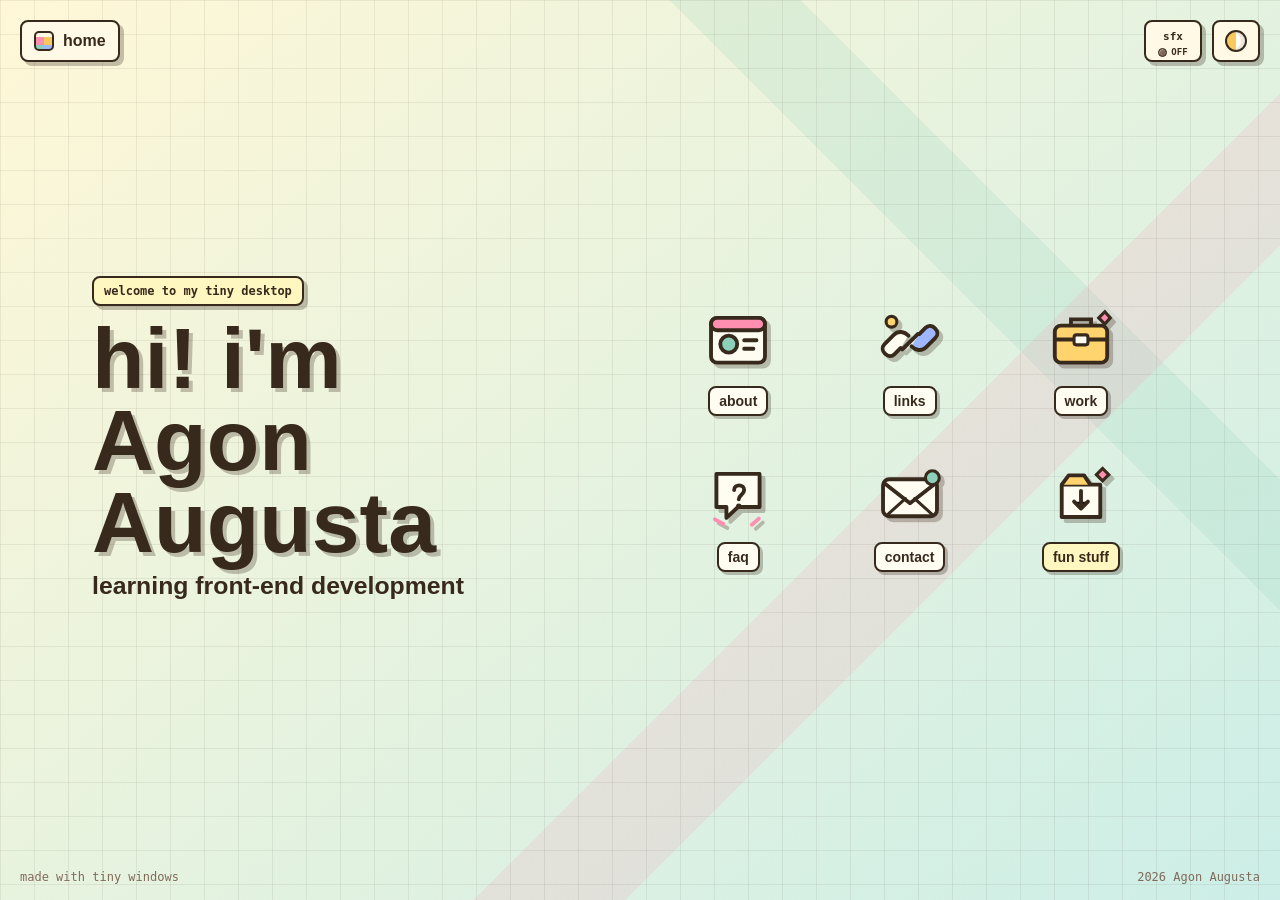
==== index.html @ 60306d35 "Initial portfolio site" ====
<!doctype html>
<html lang="en">
  <head>
    <meta charset="utf-8">
    <meta name="viewport" content="width=device-width, initial-scale=1">
    <meta name="description" content="Agon Augusta's playful desktop-style frontend portfolio with light and dark mode.">
    <title>Agon Augusta's Portfolio Desktop</title>
    <link rel="stylesheet" href="styles.css">
  </head>
  <body>
    <main class="desktop" id="desktop">
      <div class="grain" aria-hidden="true"></div>
      <header class="topbar" aria-label="Desktop controls">
        <a class="brand-chip" href="#home" aria-label="Go home">
          <span class="brand-mark" aria-hidden="true"></span>
          <span>home</span>
        </a>

        <div class="topbar-actions">
          <button class="control-btn" id="soundToggle" type="button" aria-pressed="false" aria-label="Sound effects off">
            <span class="sunken-icon" aria-hidden="true">sfx</span>
            <span class="sfx-status" aria-hidden="true">off</span>
          </button>
          <button class="control-btn" id="themeToggle" type="button" aria-pressed="false">
            <span class="theme-glyph" aria-hidden="true"></span>
            <span class="sr-only">Toggle light and dark mode</span>
          </button>
        </div>
      </header>

      <section class="home-panel" id="home" aria-labelledby="intro-title">
        <div class="home-copy">
          <p class="kicker">welcome to my tiny desktop</p>
          <h1 id="intro-title">hi! i&apos;m Agon Augusta</h1>
          <p class="subtitle">learning front-end development</p>
        </div>

        <div class="desktop-icons" aria-label="Portfolio folders">
          <button class="desktop-icon" type="button" data-window="about">
            <img src="assets/icon-about.svg" alt="">
            <span>about</span>
          </button>
          <button class="desktop-icon" type="button" data-window="links">
            <img src="assets/icon-links.svg" alt="">
            <span>links</span>
          </button>
          <button class="desktop-icon" type="button" data-window="work">
            <img src="assets/icon-work.svg" alt="">
            <span>work</span>
          </button>
          <button class="desktop-icon" type="button" data-window="faq">
            <img src="assets/icon-faq.svg" alt="">
            <span>faq</span>
          </button>
          <button class="desktop-icon" type="button" data-window="contact">
            <img src="assets/icon-contact.svg" alt="">
            <span>contact</span>
          </button>
          <button class="desktop-icon accent-icon" type="button" data-window="downloads">
            <img src="assets/icon-downloads.svg" alt="">
            <span>fun stuff</span>
          </button>
        </div>
      </section>

      <section class="window" id="window-about" data-window-panel="about" style="--x: 6vw; --y: 25vh; --w: 420px;" aria-labelledby="about-title">
        <div class="window-titlebar">
          <span class="window-title" id="about-title">about</span>
          <button class="window-close" type="button" data-close="about" aria-label="Close about window">x</button>
        </div>
        <div class="window-body">
          <div class="profile-card">
            <img class="avatar" src="assets/avatar.svg" alt="Illustrated avatar placeholder">
            <div>
              <h2>Agon Augusta</h2>
              <p class="muted">Learning front-end development</p>
            </div>
          </div>
          <hr>
          <p>
            Coffee, cigarettes, and a browser tab full of experiments. I am learning
            front-end development by building small projects with HTML, CSS, JavaScript,
            media pipeline ideas, and Electron.
          </p>
          <ul class="soft-list">
            <li>building responsive web pages</li>
            <li>learning real-time media pipeline work</li>
            <li>exploring Electron apps</li>
            <li>making JavaScript projects that feel personal</li>
          </ul>
          <div class="mini-section">
            <h3>currently</h3>
            <p>Learning, shipping, breaking things, and getting better one project at a time.</p>
          </div>
        </div>
      </section>

      <section class="window" id="window-links" data-window-panel="links" style="--x: 55vw; --y: 20vh; --w: 350px;" aria-labelledby="links-title">
        <div class="window-titlebar">
          <span class="window-title" id="links-title">links</span>
          <button class="window-close" type="button" data-close="links" aria-label="Close links window">x</button>
        </div>
        <div class="window-body">
          <div class="link-grid">
            <a href="https://github.com/yuki-pookie18" target="_blank" rel="noreferrer">github</a>
            <a href="https://www.instagram.com/agon_augusta/" target="_blank" rel="noreferrer">instagram</a>
            <a href="mailto:itsdevasishh@gmail.com">email</a>
          </div>
          <p class="tiny-note">Socials and contact links you shared.</p>
        </div>
      </section>

      <section class="window wide-window" id="window-work" data-window-panel="work" style="--x: 34vw; --y: 34vh; --w: 560px;" aria-labelledby="work-title">
        <div class="window-titlebar">
          <span class="window-title" id="work-title">work</span>
          <button class="window-close" type="button" data-close="work" aria-label="Close work window">x</button>
        </div>
        <div class="window-body">
          <p class="notice">Learning frontend through small, real projects built with HTML, CSS, JavaScript, media pipeline experiments, and Electron curiosity.</p>

          <div class="tag-row" aria-label="Skills">
            <span>HTML</span>
            <span>CSS</span>
            <span>JavaScript</span>
            <span>Media Pipeline</span>
            <span>Electron</span>
          </div>

          <hr>

          <h3>featured projects</h3>
          <article class="project">
            <img src="assets/project-pushup.svg" alt="Pushup Counter project preview">
            <div>
              <h4>Pushup Counter</h4>
              <p>Real-time push-up counter built with JavaScript and media pipeline work.</p>
              <a href="https://github.com/yuki-pookie18/Pushup-Counter" target="_blank" rel="noreferrer" aria-label="View Pushup Counter on GitHub">view on github</a>
            </div>
          </article>
          <article class="project">
            <img src="assets/project-finance.svg" alt="Finance Tracker project preview">
            <div>
              <h4>Finance Tracker</h4>
              <p>A place to track financial habits. A new update is coming for login support.</p>
              <a href="https://github.com/yuki-pookie18/Finance-Tracker" target="_blank" rel="noreferrer" aria-label="View Finance Tracker on GitHub">view on github</a>
            </div>
          </article>
          <article class="project">
            <img src="assets/project-loveletter.svg" alt="LoveLetter project preview">
            <div>
              <h4>LoveLetter</h4>
              <p>A Valentine&apos;s Day love letter where no is not an option &gt;3.</p>
              <a href="http://github.com/yuki-pookie18/LoveLetter" target="_blank" rel="noreferrer" aria-label="View LoveLetter on GitHub">view on github</a>
            </div>
          </article>
          <article class="project">
            <img src="assets/project-login.svg" alt="Login page multi-user support project preview">
            <div>
              <h4>Login Page Multi-User Support</h4>
              <p>A login page made for multiple users using local storage.</p>
              <a href="https://github.com/yuki-pookie18/Login-page-multiUser-support-" target="_blank" rel="noreferrer" aria-label="View Login Page Multi-User Support on GitHub">view on github</a>
            </div>
          </article>
        </div>
      </section>

      <section class="window" id="window-faq" data-window-panel="faq" style="--x: 12vw; --y: 55vh; --w: 360px;" aria-labelledby="faq-title">
        <div class="window-titlebar">
          <span class="window-title" id="faq-title">faq</span>
          <button class="window-close" type="button" data-close="faq" aria-label="Close faq window">x</button>
        </div>
        <div class="window-body">
          <details open>
            <summary>What is your relationship status?</summary>
            <p>Proudly single.</p>
          </details>
          <details>
            <summary>What is your age?</summary>
            <p>19.</p>
          </details>
          <details>
            <summary>What are you doing right now?</summary>
            <p>Applying for colleges, ughh.</p>
          </details>
          <details>
            <summary>Where do you currently live?</summary>
            <p>Shillong.</p>
          </details>
          <details>
            <summary>How long have you been coding?</summary>
            <p>8 months.</p>
          </details>
        </div>
      </section>

      <section class="window" id="window-contact" data-window-panel="contact" style="--x: 62vw; --y: 50vh; --w: 390px;" aria-labelledby="contact-title">
        <div class="window-titlebar">
          <span class="window-title" id="contact-title">contact</span>
          <button class="window-close" type="button" data-close="contact" aria-label="Close contact window">x</button>
        </div>
        <div class="window-body contact-body">
          <img src="assets/mail.svg" alt="Envelope illustration">
          <h2 id="mail-heading">yay, mail!</h2>
          <p>The easiest way to reach me is by email.</p>
          <a class="mail-button" href="mailto:itsdevasishh@gmail.com">send me an email</a>
        </div>
      </section>

      <section class="window downloads-window" id="window-downloads" data-window-panel="downloads" style="--x: 47vw; --y: 62vh; --w: 430px;" aria-labelledby="downloads-title">
        <div class="window-titlebar">
          <span class="window-title" id="downloads-title">fun stuff</span>
          <button class="window-close" type="button" data-close="downloads" aria-label="Close fun stuff window">x</button>
        </div>
        <div class="window-body">
          <p>A tiny status board for what I am learning and building next.</p>
          <div class="download-list">
            <a href="https://github.com/yuki-pookie18" target="_blank" rel="noreferrer">
              <span class="file-icon">git</span>
              <span>
                <strong>GitHub Lab</strong>
                <small>all public experiments</small>
              </span>
            </a>
            <a href="https://github.com/yuki-pookie18/Finance-Tracker" target="_blank" rel="noreferrer">
              <span class="file-icon">new</span>
              <span>
                <strong>Next Update</strong>
                <small>Finance Tracker login support</small>
              </span>
            </a>
            <a href="mailto:itsdevasishh@gmail.com">
              <span class="file-icon">@</span>
              <span>
                <strong>Email</strong>
                <small>itsdevasishh@gmail.com</small>
              </span>
            </a>
          </div>
        </div>
      </section>

      <footer class="footer-note">
        <span>made with tiny windows</span>
        <span>2026 Agon Augusta</span>
      </footer>
    </main>

    <script src="script.js"></script>
  </body>
</html>
---- styles.css ----
:root {
  color-scheme: light;
  --bg: #fff7d7;
  --bg-2: #cceee7;
  --panel: #fffdf2;
  --panel-strong: #fff7bf;
  --ink: #38291d;
  --muted: #806b5b;
  --line: #38291d;
  --shadow: rgba(56, 41, 29, 0.28);
  --accent: #ff8fb1;
  --accent-2: #8ccfba;
  --accent-3: #f8c95f;
  --accent-4: #9fb7ff;
  --button: #fff9e5;
  --button-hover: #ffe7f0;
  --desktop-grid: rgba(56, 41, 29, 0.08);
  --soft-fill: rgba(255, 247, 191, 0.72);
  --soft-line: rgba(56, 41, 29, 0.55);
  --radius: 8px;
  --font: "Trebuchet MS", "Arial Rounded MT Bold", Arial, sans-serif;
  --mono: "Lucida Console", Monaco, monospace;
}

:root[data-theme="dark"] {
  color-scheme: dark;
  --bg: #171926;
  --bg-2: #253a4c;
  --panel: #24283a;
  --panel-strong: #363b56;
  --ink: #f9eecf;
  --muted: #cabf9e;
  --line: #f9eecf;
  --shadow: rgba(0, 0, 0, 0.42);
  --accent: #ff8fb1;
  --accent-2: #7fd6c5;
  --accent-3: #ffd36e;
  --accent-4: #9fb7ff;
  --button: #30364d;
  --button-hover: #473a59;
  --desktop-grid: rgba(249, 238, 207, 0.08);
  --soft-fill: rgba(54, 59, 86, 0.72);
  --soft-line: rgba(249, 238, 207, 0.55);
}

* {
  box-sizing: border-box;
}

html {
  min-width: 320px;
  background: var(--bg);
}

body {
  margin: 0;
  min-height: 100vh;
  color: var(--ink);
  font-family: var(--font);
  letter-spacing: 0;
  overflow-x: hidden;
}

body.dragging {
  user-select: none;
  cursor: grabbing;
}

button,
a {
  font: inherit;
}

a {
  color: inherit;
  text-decoration-thickness: 2px;
  text-underline-offset: 3px;
}

img {
  display: block;
  max-width: 100%;
}

.sr-only {
  position: absolute;
  width: 1px;
  height: 1px;
  padding: 0;
  margin: -1px;
  overflow: hidden;
  clip: rect(0, 0, 0, 0);
  white-space: nowrap;
  border: 0;
}

.desktop {
  position: relative;
  min-height: 100vh;
  padding: 20px;
  overflow: hidden;
  background:
    linear-gradient(90deg, var(--desktop-grid) 1px, transparent 1px) 0 0 / 34px 34px,
    linear-gradient(var(--desktop-grid) 1px, transparent 1px) 0 0 / 34px 34px,
    linear-gradient(135deg, transparent 0 63%, rgba(255, 143, 177, 0.16) 63% 70%, transparent 70%),
    linear-gradient(45deg, transparent 0 72%, rgba(140, 207, 186, 0.18) 72% 78%, transparent 78%),
    linear-gradient(140deg, var(--bg), var(--bg-2));
}

.grain {
  position: fixed;
  inset: 0;
  pointer-events: none;
  opacity: 0.22;
  background-image:
    linear-gradient(45deg, rgba(255,255,255,0.22) 25%, transparent 25%),
    linear-gradient(-45deg, rgba(0,0,0,0.05) 25%, transparent 25%);
  background-size: 6px 6px;
  mix-blend-mode: soft-light;
}

.topbar {
  position: relative;
  z-index: 20;
  display: flex;
  justify-content: space-between;
  gap: 12px;
  align-items: center;
}

.brand-chip,
.control-btn {
  border: 2px solid var(--line);
  border-radius: var(--radius);
  background: var(--button);
  color: var(--ink);
  box-shadow: 4px 4px 0 var(--shadow);
}

.brand-chip {
  display: inline-flex;
  align-items: center;
  gap: 9px;
  padding: 9px 12px;
  text-decoration: none;
  font-weight: 800;
}

.brand-mark {
  width: 20px;
  height: 20px;
  border: 2px solid var(--line);
  border-radius: 5px;
  background:
    linear-gradient(90deg, var(--accent) 50%, var(--accent-3) 50%) left / 100% 50% no-repeat,
    linear-gradient(90deg, var(--accent-2) 50%, var(--accent-4) 50%) left bottom / 100% 50% no-repeat;
}

.topbar-actions {
  display: flex;
  gap: 10px;
}

.control-btn {
  position: relative;
  display: grid;
  place-items: center;
  width: 48px;
  height: 42px;
  cursor: pointer;
}

.control-btn:hover,
.brand-chip:hover,
.desktop-icon:hover,
.mail-button:hover,
.link-grid a:hover,
.download-list a:hover {
  background: var(--button-hover);
  transform: translate(-1px, -1px);
  box-shadow: 5px 5px 0 var(--shadow);
}

.control-btn:focus-visible,
.brand-chip:focus-visible,
.desktop-icon:focus-visible,
.window-close:focus-visible,
.mail-button:focus-visible,
.link-grid a:focus-visible,
.download-list a:focus-visible {
  outline: 3px solid var(--accent-4);
  outline-offset: 3px;
}

.sunken-icon {
  font-family: var(--mono);
  font-size: 11px;
  font-weight: 800;
}

#soundToggle {
  width: 58px;
  grid-template-rows: 1fr auto;
  gap: 1px;
  padding: 4px 6px 3px;
}

.sfx-status {
  display: inline-flex;
  align-items: center;
  gap: 4px;
  font-family: var(--mono);
  font-size: 9px;
  font-weight: 800;
  line-height: 1;
  text-transform: uppercase;
}

.sfx-status::before {
  content: "";
  width: 7px;
  height: 7px;
  border: 1px solid var(--line);
  border-radius: 50%;
  background: var(--muted);
  box-shadow: inset 1px 1px 0 rgba(255, 255, 255, 0.32);
}

#soundToggle.is-active {
  background: var(--panel-strong);
}

#soundToggle.is-active .sfx-status::before {
  background: var(--accent-2);
  box-shadow:
    0 0 0 2px rgba(127, 214, 197, 0.22),
    inset 1px 1px 0 rgba(255, 255, 255, 0.38);
}

.theme-glyph {
  width: 22px;
  height: 22px;
  border: 2px solid var(--line);
  border-radius: 50%;
  background: linear-gradient(90deg, var(--accent-3) 50%, var(--panel) 50%);
  box-shadow: inset -4px 0 0 rgba(0, 0, 0, 0.08);
}

.home-panel {
  position: relative;
  z-index: 2;
  display: grid;
  grid-template-columns: minmax(260px, 480px) minmax(260px, 520px);
  gap: 7vw;
  align-items: center;
  width: min(1120px, 100%);
  min-height: calc(100vh - 96px);
  margin: 0 auto;
  padding: 28px 0 80px;
}

.home-copy {
  padding: 12px;
}

.kicker {
  display: inline-flex;
  margin: 0 0 12px;
  padding: 6px 10px;
  border: 2px solid var(--line);
  border-radius: var(--radius);
  background: var(--panel-strong);
  box-shadow: 4px 4px 0 var(--shadow);
  font-family: var(--mono);
  font-size: 12px;
  font-weight: 700;
  text-transform: lowercase;
}

h1,
h2,
h3,
h4,
p {
  margin-top: 0;
}

h1 {
  max-width: 12ch;
  margin-bottom: 8px;
  font-size: 5.375rem;
  line-height: 0.95;
  letter-spacing: 0;
  text-wrap: balance;
  overflow-wrap: break-word;
  text-shadow: 4px 4px 0 var(--shadow);
}

.subtitle {
  max-width: 38ch;
  margin: 0;
  font-size: 1.55rem;
  font-weight: 800;
}

.desktop-icons {
  display: grid;
  grid-template-columns: repeat(3, minmax(92px, 1fr));
  gap: 20px 18px;
  justify-items: center;
  align-content: center;
  padding: 12px;
}

.desktop-icon {
  display: grid;
  justify-items: center;
  gap: 8px;
  width: 118px;
  min-height: 128px;
  padding: 10px 8px;
  border: 2px solid transparent;
  border-radius: var(--radius);
  background: transparent;
  color: var(--ink);
  cursor: pointer;
  text-align: center;
}

.desktop-icon img {
  width: 74px;
  height: 74px;
  image-rendering: auto;
  filter: drop-shadow(4px 4px 0 var(--shadow));
  transition: transform 180ms ease;
}

.desktop-icon:hover img {
  transform: translateY(-4px) rotate(-2deg);
}

.desktop-icon span {
  padding: 5px 9px;
  border: 2px solid var(--line);
  border-radius: var(--radius);
  background: var(--panel);
  box-shadow: 3px 3px 0 var(--shadow);
  font-size: 14px;
  font-weight: 800;
}

.accent-icon span {
  background: var(--panel-strong);
}

.window {
  position: absolute;
  left: min(var(--x), calc(100vw - var(--w) - 20px));
  top: var(--y);
  z-index: 10;
  display: none;
  width: min(var(--w), calc(100vw - 40px));
  border: 2px solid var(--line);
  border-radius: var(--radius);
  background: var(--panel);
  box-shadow: 8px 8px 0 var(--shadow);
  overflow: hidden;
}

.window.is-open {
  display: block;
  animation: popIn 180ms ease both;
}

.window-titlebar {
  display: flex;
  align-items: center;
  justify-content: space-between;
  gap: 12px;
  min-height: 42px;
  padding: 7px 9px 7px 13px;
  border-bottom: 2px solid var(--line);
  background:
    repeating-linear-gradient(90deg, transparent 0 9px, rgba(56, 41, 29, 0.08) 9px 11px),
    var(--panel-strong);
  cursor: grab;
  touch-action: none;
}

:root[data-theme="dark"] .window-titlebar {
  background:
    repeating-linear-gradient(90deg, transparent 0 9px, rgba(249, 238, 207, 0.08) 9px 11px),
    var(--panel-strong);
}

.window-titlebar:active {
  cursor: grabbing;
}

.window-title {
  font-family: var(--mono);
  font-size: 13px;
  font-weight: 800;
  text-transform: lowercase;
}

.window-close {
  display: grid;
  place-items: center;
  width: 28px;
  height: 26px;
  border: 2px solid var(--line);
  border-radius: 6px;
  background: var(--accent);
  color: var(--ink);
  box-shadow: 2px 2px 0 var(--shadow);
  cursor: pointer;
  font-family: var(--mono);
  font-weight: 800;
  line-height: 1;
}

.window-body {
  max-height: min(62vh, 560px);
  overflow: auto;
  padding: 18px;
  line-height: 1.55;
  scrollbar-width: thin;
  scrollbar-color: var(--accent) transparent;
}

.window-body h2 {
  margin-bottom: 2px;
  font-size: 26px;
}

.window-body h3 {
  margin: 16px 0 8px;
  font-size: 15px;
  font-family: var(--mono);
  text-transform: uppercase;
}

.window-body h4 {
  margin-bottom: 5px;
  font-size: 18px;
}

.window-body p {
  margin-bottom: 12px;
}

.muted,
.tiny-note,
.download-list small {
  color: var(--muted);
}

hr {
  height: 2px;
  margin: 16px 0;
  border: 0;
  background: repeating-linear-gradient(90deg, var(--line) 0 9px, transparent 9px 15px);
}

.profile-card {
  display: grid;
  grid-template-columns: 88px 1fr;
  gap: 14px;
  align-items: center;
}

.avatar {
  width: 88px;
  height: 88px;
  border: 2px solid var(--line);
  border-radius: var(--radius);
  background: var(--accent-2);
  box-shadow: 4px 4px 0 var(--shadow);
  object-fit: cover;
  object-position: center;
  filter: sepia(0.16) saturate(0.9) contrast(0.96) brightness(1.03);
}

.soft-list {
  margin: 0 0 14px;
  padding-left: 22px;
}

.soft-list li::marker {
  content: "* ";
  font-weight: 800;
}

.mini-section {
  padding: 12px;
  border: 2px dashed var(--line);
  border-radius: var(--radius);
  background: var(--soft-fill);
}

.mini-section h3,
.mini-section p {
  margin-bottom: 0;
}

.link-grid {
  display: grid;
  grid-template-columns: repeat(2, minmax(0, 1fr));
  gap: 10px;
}

.link-grid.single-link {
  grid-template-columns: 1fr;
}

.link-grid a,
.mail-button,
.download-list a,
.project a {
  border: 2px solid var(--line);
  border-radius: var(--radius);
  background: var(--button);
  color: var(--ink);
  box-shadow: 3px 3px 0 var(--shadow);
  font-weight: 800;
  text-decoration: none;
}

.link-grid a {
  padding: 12px;
  text-align: center;
}

.tiny-note {
  margin: 14px 0 0;
  font-size: 13px;
}

.notice {
  padding: 12px;
  border: 2px solid var(--line);
  border-radius: var(--radius);
  background: var(--panel-strong);
  box-shadow: 3px 3px 0 var(--shadow);
  font-weight: 800;
}

.tag-row {
  display: flex;
  flex-wrap: wrap;
  gap: 8px;
}

.tag-row span {
  padding: 6px 9px;
  border: 2px solid var(--line);
  border-radius: 999px;
  background: var(--button);
  font-family: var(--mono);
  font-size: 12px;
  font-weight: 800;
}

.project {
  display: grid;
  grid-template-columns: 150px 1fr;
  gap: 14px;
  align-items: start;
  padding: 12px 0;
}

.project + .project {
  border-top: 2px dashed var(--soft-line);
}

.project img {
  width: 150px;
  aspect-ratio: 4 / 3;
  border: 2px solid var(--line);
  border-radius: var(--radius);
  background: var(--panel-strong);
  box-shadow: 4px 4px 0 var(--shadow);
}

.project a {
  display: inline-flex;
  margin-top: 4px;
  padding: 7px 10px;
  font-size: 14px;
}

details {
  padding: 10px 0;
  border-bottom: 2px dashed var(--soft-line);
}

details:last-child {
  border-bottom: 0;
}

summary {
  cursor: pointer;
  font-weight: 800;
}

summary::marker {
  color: var(--accent);
}

.contact-body {
  text-align: center;
}

.contact-body img {
  width: 150px;
  margin: 0 auto 12px;
  filter: drop-shadow(4px 4px 0 var(--shadow));
}

.mail-button {
  display: inline-flex;
  justify-content: center;
  min-width: 180px;
  margin-top: 6px;
  padding: 10px 14px;
}

.download-list {
  display: grid;
  gap: 10px;
}

.download-list a {
  display: grid;
  grid-template-columns: 54px 1fr;
  gap: 12px;
  align-items: center;
  padding: 10px;
}

.file-icon {
  display: grid;
  place-items: center;
  width: 54px;
  height: 48px;
  border: 2px solid var(--line);
  border-radius: 6px;
  background: var(--accent-4);
  font-family: var(--mono);
  font-size: 11px;
  font-weight: 800;
}

.download-list strong,
.download-list small {
  display: block;
}

.footer-note {
  position: fixed;
  left: 20px;
  right: 20px;
  bottom: 16px;
  z-index: 1;
  display: flex;
  justify-content: space-between;
  gap: 10px;
  color: var(--muted);
  font-family: var(--mono);
  font-size: 12px;
  pointer-events: none;
}

@keyframes popIn {
  from {
    transform: translateY(8px) scale(0.98);
  }
  to {
    transform: translateY(0) scale(1);
  }
}

@media (max-width: 900px) {
  .desktop {
    min-height: auto;
    overflow: visible;
    padding: 16px;
  }

  .home-panel {
    grid-template-columns: 1fr;
    min-height: auto;
    padding: 44px 0 24px;
    gap: 26px;
  }

  .desktop-icons {
    grid-template-columns: repeat(3, minmax(88px, 1fr));
    gap: 14px 8px;
  }

  .desktop-icon {
    width: 96px;
    min-height: 116px;
    padding-inline: 4px;
  }

  .desktop-icon img {
    width: 66px;
    height: 66px;
  }

  .desktop-icon span {
    max-width: 92px;
    overflow-wrap: anywhere;
    font-size: 13px;
  }

  .window,
  .window.is-open {
    position: relative;
    left: auto !important;
    top: auto !important;
    display: block;
    width: 100%;
    margin: 16px 0;
    transform: none !important;
  }

  .window:not(.is-open) {
    display: none;
  }

  .window-body {
    max-height: none;
  }

  .footer-note {
    position: relative;
    left: auto;
    right: auto;
    bottom: auto;
    margin-top: 20px;
  }

  h1 {
    font-size: 4rem;
  }

  .subtitle {
    font-size: 1.3rem;
  }
}

@media (max-width: 620px) {
  .topbar {
    flex-direction: column;
    align-items: flex-start;
  }

  .topbar-actions {
    position: static;
    gap: 8px;
  }

  .control-btn {
    width: 42px;
  }

  #soundToggle {
    width: 54px;
  }

  h1 {
    font-size: 2.2rem;
    max-width: 100%;
  }

  .subtitle {
    font-size: 1.12rem;
  }

  .home-copy {
    padding-inline: 0;
  }

  .desktop-icons {
    grid-template-columns: repeat(2, minmax(120px, 1fr));
  }

  .desktop-icon {
    width: 112px;
  }

  .profile-card,
  .project {
    grid-template-columns: 1fr;
  }

  .project img {
    width: 100%;
  }

  .link-grid {
    grid-template-columns: 1fr;
  }

  .footer-note {
    flex-direction: column;
  }
}

@media (prefers-reduced-motion: reduce) {
  *,
  *::before,
  *::after {
    animation-duration: 0.01ms !important;
    animation-iteration-count: 1 !important;
    scroll-behavior: auto !important;
    transition-duration: 0.01ms !important;
  }
}
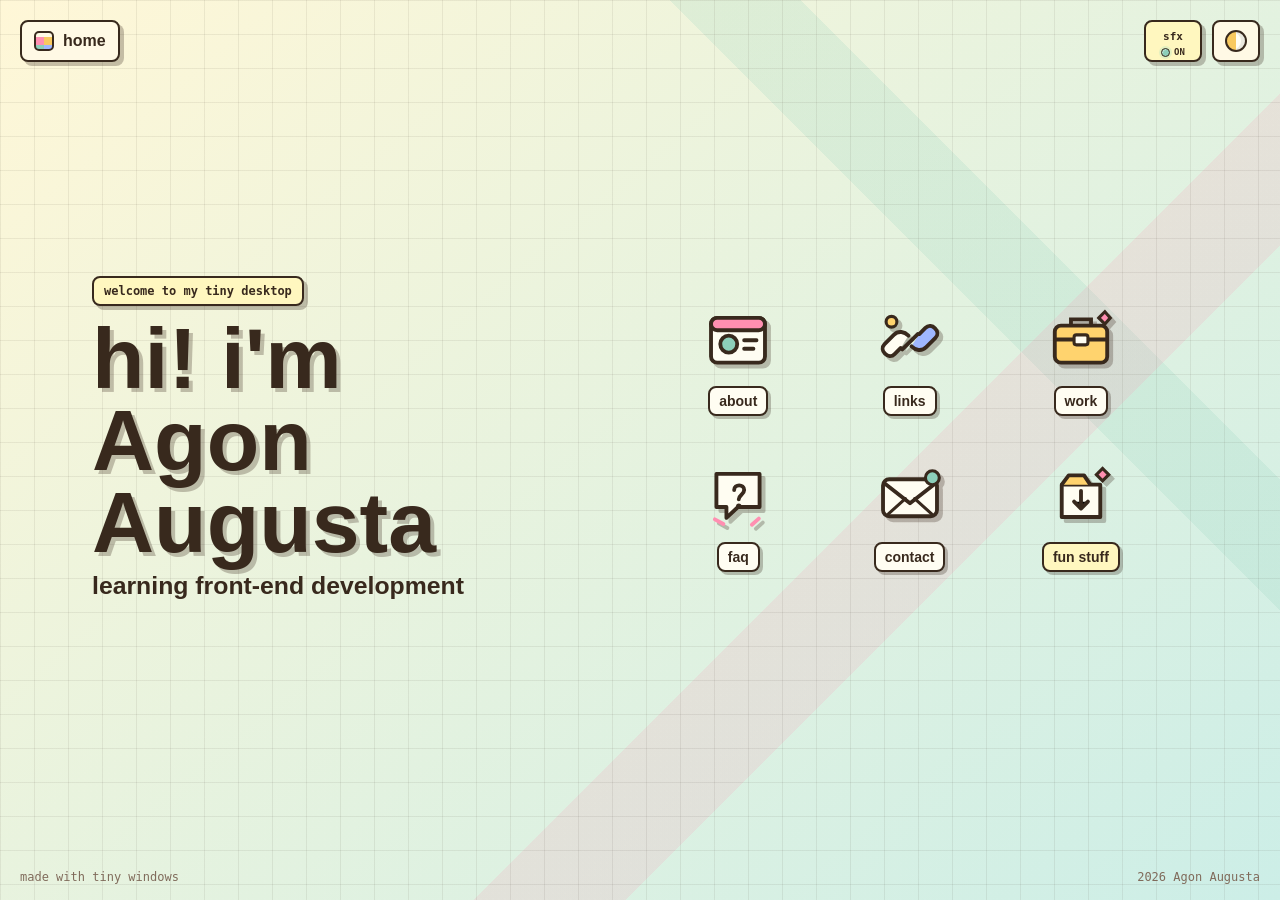
==== commit e1acfde8: "Enable sound effects by default" ====
--- a/index.html
+++ b/index.html
@@ -17,9 +17,9 @@
         </a>
 
         <div class="topbar-actions">
-          <button class="control-btn" id="soundToggle" type="button" aria-pressed="false" aria-label="Sound effects off">
+          <button class="control-btn is-active" id="soundToggle" type="button" aria-pressed="true" aria-label="Sound effects on">
             <span class="sunken-icon" aria-hidden="true">sfx</span>
-            <span class="sfx-status" aria-hidden="true">off</span>
+            <span class="sfx-status" aria-hidden="true">on</span>
           </button>
           <button class="control-btn" id="themeToggle" type="button" aria-pressed="false">
             <span class="theme-glyph" aria-hidden="true"></span>
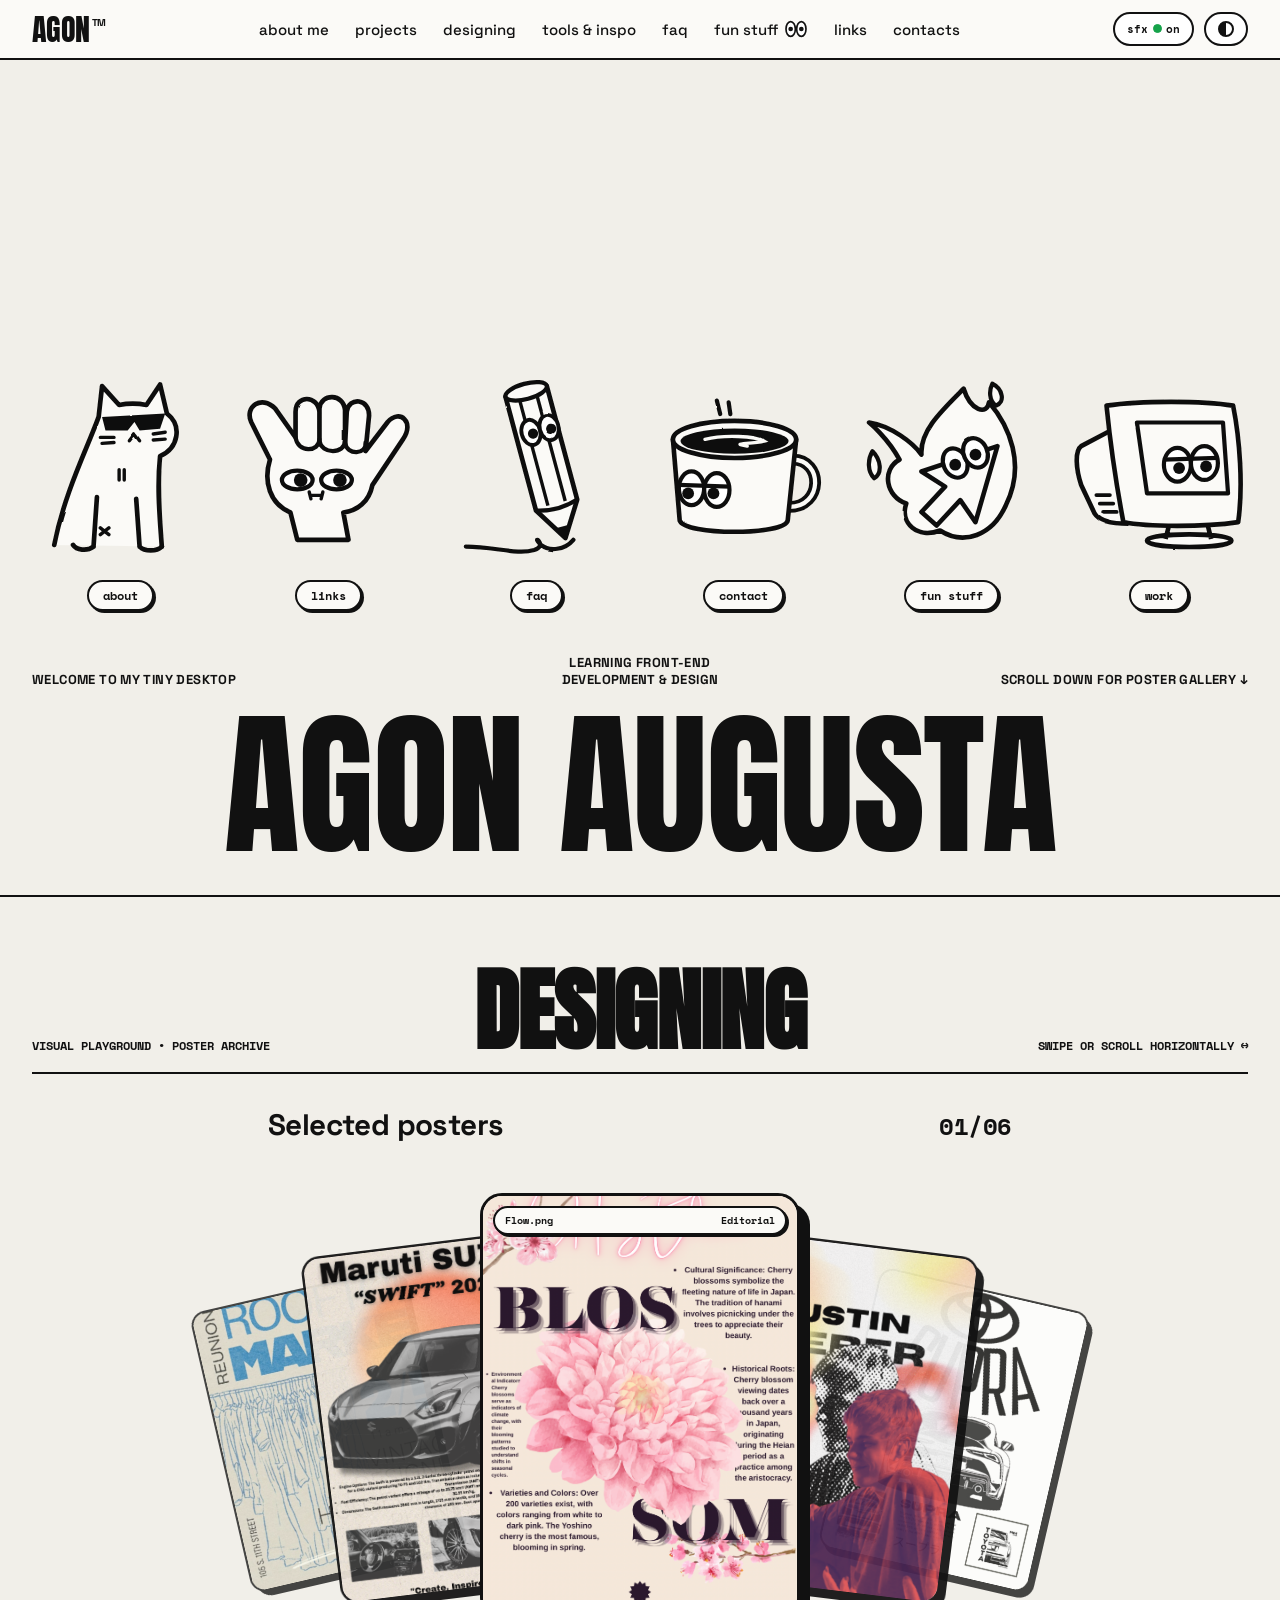
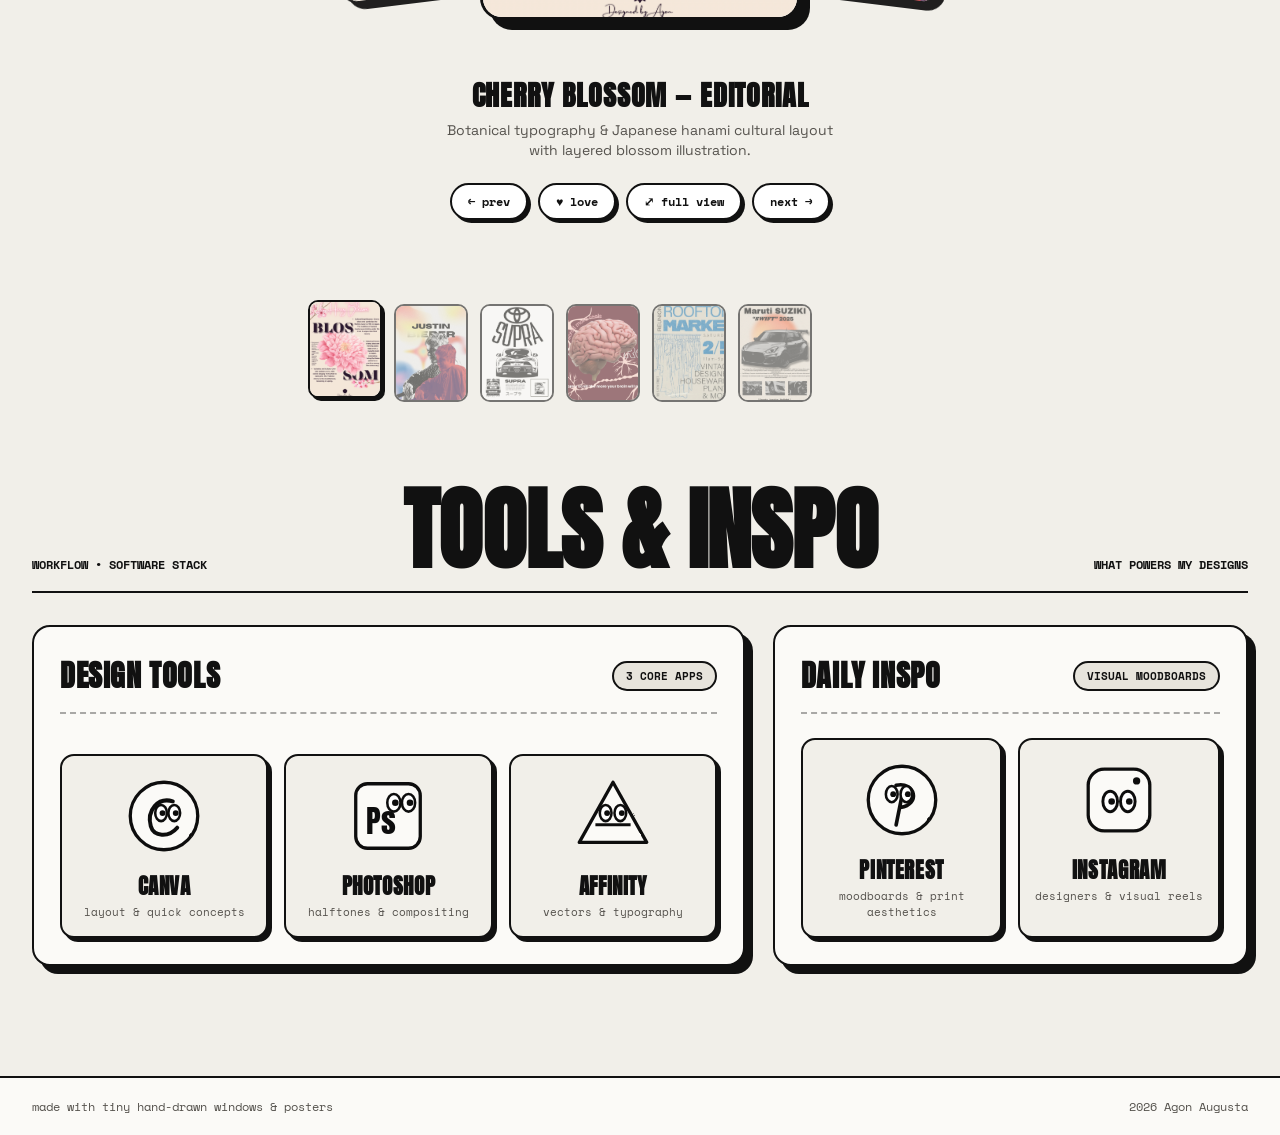
==== commit 10b5820b: "Add files via upload" ====
--- a/index.html
+++ b/index.html
@@ -1,250 +1,2538 @@
-<!doctype html>
-<html lang="en">
-  <head>
-    <meta charset="utf-8">
-    <meta name="viewport" content="width=device-width, initial-scale=1">
-    <meta name="description" content="Agon Augusta's playful desktop-style frontend portfolio with light and dark mode.">
-    <title>Agon Augusta's Portfolio Desktop</title>
-    <link rel="stylesheet" href="styles.css">
-  </head>
-  <body>
-    <main class="desktop" id="desktop">
-      <div class="grain" aria-hidden="true"></div>
-      <header class="topbar" aria-label="Desktop controls">
-        <a class="brand-chip" href="#home" aria-label="Go home">
-          <span class="brand-mark" aria-hidden="true"></span>
-          <span>home</span>
-        </a>
-
-        <div class="topbar-actions">
-          <button class="control-btn is-active" id="soundToggle" type="button" aria-pressed="true" aria-label="Sound effects on">
-            <span class="sunken-icon" aria-hidden="true">sfx</span>
-            <span class="sfx-status" aria-hidden="true">on</span>
-          </button>
-          <button class="control-btn" id="themeToggle" type="button" aria-pressed="false">
-            <span class="theme-glyph" aria-hidden="true"></span>
-            <span class="sr-only">Toggle light and dark mode</span>
-          </button>
-        </div>
-      </header>
-
-      <section class="home-panel" id="home" aria-labelledby="intro-title">
-        <div class="home-copy">
-          <p class="kicker">welcome to my tiny desktop</p>
-          <h1 id="intro-title">hi! i&apos;m Agon Augusta</h1>
-          <p class="subtitle">learning front-end development</p>
-        </div>
-
-        <div class="desktop-icons" aria-label="Portfolio folders">
-          <button class="desktop-icon" type="button" data-window="about">
-            <img src="assets/icon-about.svg" alt="">
-            <span>about</span>
-          </button>
-          <button class="desktop-icon" type="button" data-window="links">
-            <img src="assets/icon-links.svg" alt="">
-            <span>links</span>
-          </button>
-          <button class="desktop-icon" type="button" data-window="work">
-            <img src="assets/icon-work.svg" alt="">
-            <span>work</span>
-          </button>
-          <button class="desktop-icon" type="button" data-window="faq">
-            <img src="assets/icon-faq.svg" alt="">
-            <span>faq</span>
-          </button>
-          <button class="desktop-icon" type="button" data-window="contact">
-            <img src="assets/icon-contact.svg" alt="">
-            <span>contact</span>
-          </button>
-          <button class="desktop-icon accent-icon" type="button" data-window="downloads">
-            <img src="assets/icon-downloads.svg" alt="">
-            <span>fun stuff</span>
-          </button>
-        </div>
-      </section>
-
-      <section class="window" id="window-about" data-window-panel="about" style="--x: 6vw; --y: 25vh; --w: 420px;" aria-labelledby="about-title">
-        <div class="window-titlebar">
-          <span class="window-title" id="about-title">about</span>
-          <button class="window-close" type="button" data-close="about" aria-label="Close about window">x</button>
-        </div>
-        <div class="window-body">
-          <div class="profile-card">
-            <img class="avatar" src="assets/avatar.svg" alt="Illustrated avatar placeholder">
-            <div>
-              <h2>Agon Augusta</h2>
-              <p class="muted">Learning front-end development</p>
-            </div>
-          </div>
-          <hr>
-          <p>
-            Coffee, cigarettes, and a browser tab full of experiments. I am learning
-            front-end development by building small projects with HTML, CSS, JavaScript,
-            media pipeline ideas, and Electron.
-          </p>
-          <ul class="soft-list">
-            <li>building responsive web pages</li>
-            <li>learning real-time media pipeline work</li>
-            <li>exploring Electron apps</li>
-            <li>making JavaScript projects that feel personal</li>
-          </ul>
-          <div class="mini-section">
-            <h3>currently</h3>
-            <p>Learning, shipping, breaking things, and getting better one project at a time.</p>
-          </div>
-        </div>
-      </section>
-
-      <section class="window" id="window-links" data-window-panel="links" style="--x: 55vw; --y: 20vh; --w: 350px;" aria-labelledby="links-title">
-        <div class="window-titlebar">
-          <span class="window-title" id="links-title">links</span>
-          <button class="window-close" type="button" data-close="links" aria-label="Close links window">x</button>
-        </div>
-        <div class="window-body">
-          <div class="link-grid">
-            <a href="https://github.com/yuki-pookie18" target="_blank" rel="noreferrer">github</a>
-            <a href="https://www.instagram.com/agon_augusta/" target="_blank" rel="noreferrer">instagram</a>
-            <a href="mailto:itsdevasishh@gmail.com">email</a>
-          </div>
-          <p class="tiny-note">Socials and contact links you shared.</p>
-        </div>
-      </section>
-
-      <section class="window wide-window" id="window-work" data-window-panel="work" style="--x: 34vw; --y: 34vh; --w: 560px;" aria-labelledby="work-title">
-        <div class="window-titlebar">
-          <span class="window-title" id="work-title">work</span>
-          <button class="window-close" type="button" data-close="work" aria-label="Close work window">x</button>
-        </div>
-        <div class="window-body">
-          <p class="notice">Learning frontend through small, real projects built with HTML, CSS, JavaScript, media pipeline experiments, and Electron curiosity.</p>
-
-          <div class="tag-row" aria-label="Skills">
-            <span>HTML</span>
-            <span>CSS</span>
-            <span>JavaScript</span>
-            <span>Media Pipeline</span>
-            <span>Electron</span>
-          </div>
-
-          <hr>
-
-          <h3>featured projects</h3>
-          <article class="project">
-            <img src="assets/project-pushup.svg" alt="Pushup Counter project preview">
-            <div>
-              <h4>Pushup Counter</h4>
-              <p>Real-time push-up counter built with JavaScript and media pipeline work.</p>
-              <a href="https://github.com/yuki-pookie18/Pushup-Counter" target="_blank" rel="noreferrer" aria-label="View Pushup Counter on GitHub">view on github</a>
-            </div>
-          </article>
-          <article class="project">
-            <img src="assets/project-finance.svg" alt="Finance Tracker project preview">
-            <div>
-              <h4>Finance Tracker</h4>
-              <p>A place to track financial habits. A new update is coming for login support.</p>
-              <a href="https://github.com/yuki-pookie18/Finance-Tracker" target="_blank" rel="noreferrer" aria-label="View Finance Tracker on GitHub">view on github</a>
-            </div>
-          </article>
-          <article class="project">
-            <img src="assets/project-loveletter.svg" alt="LoveLetter project preview">
-            <div>
-              <h4>LoveLetter</h4>
-              <p>A Valentine&apos;s Day love letter where no is not an option &gt;3.</p>
-              <a href="http://github.com/yuki-pookie18/LoveLetter" target="_blank" rel="noreferrer" aria-label="View LoveLetter on GitHub">view on github</a>
-            </div>
-          </article>
-          <article class="project">
-            <img src="assets/project-login.svg" alt="Login page multi-user support project preview">
-            <div>
-              <h4>Login Page Multi-User Support</h4>
-              <p>A login page made for multiple users using local storage.</p>
-              <a href="https://github.com/yuki-pookie18/Login-page-multiUser-support-" target="_blank" rel="noreferrer" aria-label="View Login Page Multi-User Support on GitHub">view on github</a>
-            </div>
-          </article>
-        </div>
-      </section>
-
-      <section class="window" id="window-faq" data-window-panel="faq" style="--x: 12vw; --y: 55vh; --w: 360px;" aria-labelledby="faq-title">
-        <div class="window-titlebar">
-          <span class="window-title" id="faq-title">faq</span>
-          <button class="window-close" type="button" data-close="faq" aria-label="Close faq window">x</button>
-        </div>
-        <div class="window-body">
-          <details open>
-            <summary>What is your relationship status?</summary>
-            <p>Proudly single.</p>
-          </details>
-          <details>
-            <summary>What is your age?</summary>
-            <p>19.</p>
-          </details>
-          <details>
-            <summary>What are you doing right now?</summary>
-            <p>Applying for colleges, ughh.</p>
-          </details>
-          <details>
-            <summary>Where do you currently live?</summary>
-            <p>Shillong.</p>
-          </details>
-          <details>
-            <summary>How long have you been coding?</summary>
-            <p>8 months.</p>
-          </details>
-        </div>
-      </section>
-
-      <section class="window" id="window-contact" data-window-panel="contact" style="--x: 62vw; --y: 50vh; --w: 390px;" aria-labelledby="contact-title">
-        <div class="window-titlebar">
-          <span class="window-title" id="contact-title">contact</span>
-          <button class="window-close" type="button" data-close="contact" aria-label="Close contact window">x</button>
-        </div>
-        <div class="window-body contact-body">
-          <img src="assets/mail.svg" alt="Envelope illustration">
-          <h2 id="mail-heading">yay, mail!</h2>
-          <p>The easiest way to reach me is by email.</p>
-          <a class="mail-button" href="mailto:itsdevasishh@gmail.com">send me an email</a>
-        </div>
-      </section>
-
-      <section class="window downloads-window" id="window-downloads" data-window-panel="downloads" style="--x: 47vw; --y: 62vh; --w: 430px;" aria-labelledby="downloads-title">
-        <div class="window-titlebar">
-          <span class="window-title" id="downloads-title">fun stuff</span>
-          <button class="window-close" type="button" data-close="downloads" aria-label="Close fun stuff window">x</button>
-        </div>
-        <div class="window-body">
-          <p>A tiny status board for what I am learning and building next.</p>
-          <div class="download-list">
-            <a href="https://github.com/yuki-pookie18" target="_blank" rel="noreferrer">
-              <span class="file-icon">git</span>
-              <span>
-                <strong>GitHub Lab</strong>
-                <small>all public experiments</small>
-              </span>
-            </a>
-            <a href="https://github.com/yuki-pookie18/Finance-Tracker" target="_blank" rel="noreferrer">
-              <span class="file-icon">new</span>
-              <span>
-                <strong>Next Update</strong>
-                <small>Finance Tracker login support</small>
-              </span>
-            </a>
-            <a href="mailto:itsdevasishh@gmail.com">
-              <span class="file-icon">@</span>
-              <span>
-                <strong>Email</strong>
-                <small>itsdevasishh@gmail.com</small>
-              </span>
-            </a>
-          </div>
-        </div>
-      </section>
-
-      <footer class="footer-note">
-        <span>made with tiny windows</span>
-        <span>2026 Agon Augusta</span>
-      </footer>
-    </main>
-
-    <script src="script.js"></script>
-  </body>
-</html>
+<!doctype html>
+<html lang="en">
+  <head>
+    <meta charset="utf-8">
+    <meta name="viewport" content="width=device-width, initial-scale=1">
+    <meta name="description" content="Agon Augusta's playful desktop-style frontend & poster design portfolio with light and dark mode.">
+    <title>Agon Augusta's Portfolio Desktop</title>
+    <link rel="preconnect" href="https://fonts.googleapis.com">
+    <link rel="preconnect" href="https://fonts.gstatic.com" crossorigin>
+    <link href="https://fonts.googleapis.com/css2?family=Anton&family=Space+Grotesk:wght@500;700&family=Space+Mono:wght@400;700&display=swap" rel="stylesheet">
+    <style>
+      :root {
+        color-scheme: light;
+        --bg: #f1efe9;
+        --topbar-bg: #fbfaf7;
+        --panel: #fbfaf7;
+        --panel-strong: #e7e4dc;
+        --ink: #111111;
+        --muted: #55524d;
+        --line: #111111;
+        --shadow: #111111;
+        --accent: #111111;
+        --button: #ffffff;
+        --button-hover: #e7e4dc;
+        --soft-fill: rgba(17, 17, 17, 0.04);
+        --soft-line: rgba(17, 17, 17, 0.35);
+        --radius: 10px;
+        --font: "Space Grotesk", "Trebuchet MS", sans-serif;
+        --display: "Anton", Impact, sans-serif;
+        --mono: "Space Mono", "Lucida Console", monospace;
+      }
+
+      :root[data-theme="dark"] {
+        color-scheme: dark;
+        --bg: #141413;
+        --topbar-bg: #1c1c1a;
+        --panel: #1f1f1d;
+        --panel-strong: #2c2c29;
+        --ink: #f1efe9;
+        --muted: #a8a49c;
+        --line: #f1efe9;
+        --shadow: #000000;
+        --accent: #f1efe9;
+        --button: #262624;
+        --button-hover: #383834;
+        --soft-fill: rgba(241, 239, 233, 0.06);
+        --soft-line: rgba(241, 239, 233, 0.35);
+      }
+
+      * {
+        box-sizing: border-box;
+      }
+
+      html {
+        min-width: 320px;
+        background: var(--bg);
+        scroll-behavior: smooth;
+      }
+
+      body {
+        margin: 0;
+        min-height: 100vh;
+        color: var(--ink);
+        font-family: var(--font);
+        letter-spacing: 0;
+        overflow-x: hidden;
+      }
+
+      body.dragging {
+        user-select: none;
+        cursor: grabbing;
+      }
+
+      button,
+      a {
+        font: inherit;
+        touch-action: manipulation;
+      }
+
+      a {
+        color: inherit;
+        text-decoration-thickness: 2px;
+        text-underline-offset: 3px;
+      }
+
+      img,
+      svg {
+        display: block;
+        max-width: 100%;
+      }
+
+      .sr-only {
+        position: absolute;
+        width: 1px;
+        height: 1px;
+        padding: 0;
+        margin: -1px;
+        overflow: hidden;
+        clip: rect(0, 0, 0, 0);
+        white-space: nowrap;
+        border: 0;
+      }
+
+      /* Pickles Team style clean off-white canvas */
+      .desktop {
+        position: relative;
+        min-height: calc(100vh - 63px);
+        display: flex;
+        flex-direction: column;
+        justify-content: space-between;
+        background: var(--bg);
+        border-bottom: 2.5px solid var(--line);
+      }
+
+      /* Sticky Top Navigation Bar (Desktop) */
+      .topbar {
+        position: sticky;
+        top: 0;
+        z-index: 40;
+        display: flex;
+        justify-content: space-between;
+        align-items: center;
+        gap: 16px;
+        padding: 12px 32px;
+        background: var(--topbar-bg);
+        border-bottom: 2px solid var(--line);
+      }
+
+      .brand-chip {
+        display: inline-flex;
+        align-items: flex-start;
+        gap: 2px;
+        text-decoration: none;
+        font-family: var(--display);
+        font-size: 30px;
+        line-height: 0.9;
+        letter-spacing: -0.02em;
+        text-transform: uppercase;
+        color: var(--ink);
+        flex-shrink: 0;
+      }
+
+      .brand-chip sup {
+        font-family: var(--font);
+        font-size: 10px;
+        font-weight: 700;
+        margin-top: 2px;
+      }
+
+      .topbar-nav {
+        display: flex;
+        align-items: center;
+        gap: 22px;
+      }
+
+      .topbar-link {
+        border: 0;
+        background: transparent;
+        color: var(--ink);
+        font-size: 15px;
+        font-weight: 500;
+        cursor: pointer;
+        padding: 4px 2px;
+        display: inline-flex;
+        align-items: center;
+        gap: 6px;
+        text-decoration: none;
+        transition: opacity 150ms ease;
+        flex-shrink: 0;
+      }
+
+      .topbar-link:hover {
+        opacity: 0.6;
+      }
+
+      .nav-eyes {
+        display: inline-flex;
+        gap: 2px;
+        vertical-align: middle;
+      }
+
+      .nav-eyes svg {
+        width: 24px;
+        height: 22px;
+        overflow: visible;
+      }
+
+      .topbar-actions {
+        display: flex;
+        align-items: center;
+        gap: 10px;
+        flex-shrink: 0;
+      }
+
+      .control-btn {
+        position: relative;
+        display: inline-flex;
+        align-items: center;
+        justify-content: center;
+        gap: 5px;
+        height: 34px;
+        padding: 0 12px;
+        border: 2px solid var(--line);
+        border-radius: 999px;
+        background: var(--button);
+        color: var(--ink);
+        cursor: pointer;
+        font-size: 13px;
+        font-weight: 700;
+        transition: transform 140ms ease, background 140ms ease;
+      }
+
+      .control-btn:hover {
+        background: var(--button-hover);
+        transform: translateY(-1px);
+      }
+
+      .sunken-icon,
+      .sfx-status {
+        font-family: var(--mono);
+        font-size: 11px;
+        font-weight: 700;
+        text-transform: lowercase;
+      }
+
+      .sfx-status::before {
+        content: "";
+        display: inline-block;
+        width: 7px;
+        height: 7px;
+        margin-right: 4px;
+        border: 1.5px solid var(--line);
+        border-radius: 50%;
+        background: transparent;
+      }
+
+      #soundToggle.is-active .sfx-status::before {
+        background: #16a34a;
+        border-color: #16a34a;
+      }
+
+      .theme-glyph {
+        width: 16px;
+        height: 16px;
+        border: 2px solid var(--line);
+        border-radius: 50%;
+        background: linear-gradient(90deg, var(--ink) 50%, transparent 50%);
+      }
+
+      /* ==========================================================
+         iOS PILL MOBILE NAVIGATION DOCK (Reference Image #1)
+         ========================================================== */
+      .ios-mobile-pill {
+        display: none;
+      }
+
+      /* Pickles Team Main Stage */
+      .home-panel {
+        position: relative;
+        z-index: 2;
+        flex: 1;
+        display: flex;
+        flex-direction: column;
+        justify-content: space-between;
+        width: 100%;
+        padding: 36px 0 24px;
+      }
+
+      /* Row of 6 Hand-Drawn Line-Art Characters (Desktop Folder Icons) */
+      .desktop-icons {
+        display: grid;
+        grid-template-columns: repeat(6, 1fr);
+        align-items: end;
+        gap: 14px;
+        width: 100%;
+        max-width: 1440px;
+        margin: auto auto 0;
+        padding: 20px 24px 0;
+      }
+
+      .desktop-icon {
+        position: relative;
+        display: flex;
+        flex-direction: column;
+        align-items: center;
+        justify-content: flex-end;
+        padding: 8px 4px;
+        border: 0;
+        background: transparent;
+        color: var(--ink);
+        cursor: pointer;
+        text-align: center;
+        transition: transform 200ms cubic-bezier(0.34, 1.56, 0.64, 1);
+      }
+
+      .desktop-icon svg {
+        width: 100%;
+        max-width: 195px;
+        height: clamp(135px, 16vw, 205px);
+        overflow: visible;
+        filter: url(#handDrawnInk);
+      }
+
+      /* Adapt SVG strokes & fills nicely when dark mode is toggled */
+      :root[data-theme="dark"] .ink-stroke {
+        stroke: #f1efe9;
+      }
+      :root[data-theme="dark"] .ink-fill {
+        fill: #f1efe9;
+      }
+      :root[data-theme="dark"] .paper-fill {
+        fill: #1f1f1d;
+      }
+
+      .desktop-icon:hover {
+        transform: translateY(-8px) rotate(-1.5deg);
+      }
+
+      .desktop-icon span {
+        margin-top: 12px;
+        padding: 5px 14px;
+        border: 2px solid var(--line);
+        border-radius: 999px;
+        background: var(--topbar-bg);
+        box-shadow: 2px 2px 0 var(--shadow);
+        font-family: var(--mono);
+        font-size: 12px;
+        font-weight: 700;
+        text-transform: lowercase;
+        transition: background 140ms ease, transform 140ms ease;
+      }
+
+      .desktop-icon:hover span {
+        background: var(--ink);
+        color: var(--bg);
+        transform: scale(1.05);
+      }
+
+      /* 3-Column Sub-Caption Row right above giant typography */
+      .pickles-caption-row {
+        display: grid;
+        grid-template-columns: 1fr auto 1fr;
+        align-items: end;
+        gap: 16px;
+        width: 100%;
+        max-width: 1480px;
+        margin: 24px auto 0;
+        padding: 12px 32px 14px;
+        font-size: 13px;
+        font-weight: 700;
+        letter-spacing: 0.03em;
+        text-transform: uppercase;
+      }
+
+      .kicker {
+        margin: 0;
+        justify-self: start;
+      }
+
+      .subtitle {
+        margin: 0;
+        text-align: center;
+        line-height: 1.25;
+      }
+
+      .caption-right {
+        margin: 0;
+        justify-self: end;
+        text-align: right;
+      }
+
+      /* Giant Wordmark — Full Height Visible, Never Cut Off */
+      .giant-wordmark-wrap {
+        width: 100%;
+        max-width: 1520px;
+        margin: 0 auto;
+        padding: 6px 20px 10px;
+        user-select: none;
+      }
+
+      h1#intro-title {
+        margin: 0;
+        width: 100%;
+        text-align: center;
+        font-family: var(--display);
+        font-size: clamp(2.6rem, 12.2vw, 15.5rem);
+        font-weight: 400;
+        line-height: 0.98;
+        letter-spacing: -0.01em;
+        text-transform: uppercase;
+        color: var(--ink);
+        white-space: nowrap;
+      }
+
+      /* ==========================================================
+         EXTENDED PAGE: FANNED HORIZONTAL POSTER CAROUSEL (Video Ref)
+         ========================================================== */
+      .design-extension {
+        position: relative;
+        z-index: 2;
+        background: var(--bg);
+        padding: 72px 32px 110px;
+        overflow: hidden;
+      }
+
+      .section-container {
+        max-width: 1320px;
+        margin: 0 auto;
+      }
+
+      /* Section Header in Pickles Aesthetic */
+      .section-header-bar {
+        display: grid;
+        grid-template-columns: 1fr auto 1fr;
+        align-items: end;
+        gap: 16px;
+        padding-bottom: 18px;
+        border-bottom: 2.5px solid var(--line);
+        margin-bottom: 32px;
+      }
+
+      .section-meta-left,
+      .section-meta-right {
+        font-family: var(--mono);
+        font-size: 12px;
+        font-weight: 700;
+        text-transform: uppercase;
+        margin: 0;
+      }
+
+      .section-meta-right {
+        text-align: right;
+      }
+
+      .section-giant-title {
+        margin: 0;
+        font-family: var(--display);
+        font-size: clamp(2.8rem, 7vw, 6.2rem);
+        line-height: 0.95;
+        letter-spacing: -0.01em;
+        text-transform: uppercase;
+        text-align: center;
+      }
+
+      /* Fanned Carousel Header Bar (like "Latest donations 04/24" in reference video) */
+      .carousel-top-row {
+        display: flex;
+        justify-content: space-between;
+        align-items: baseline;
+        max-width: 760px;
+        margin: 0 auto 12px;
+        padding: 0 8px;
+      }
+
+      .carousel-top-title {
+        font-family: var(--font);
+        font-size: clamp(1.35rem, 2.5vw, 1.85rem);
+        font-weight: 700;
+        letter-spacing: -0.02em;
+        margin: 0;
+      }
+
+      .carousel-counter {
+        font-family: var(--mono);
+        font-size: clamp(1.15rem, 2vw, 1.5rem);
+        font-weight: 700;
+        letter-spacing: -0.02em;
+      }
+
+      /* Fanned Stack Stage */
+      .poster-fan-stage {
+        position: relative;
+        width: 100%;
+        max-width: 960px;
+        height: clamp(390px, 54vw, 500px);
+        margin: 10px auto 18px;
+        display: flex;
+        align-items: center;
+        justify-content: center;
+        perspective: 1200px;
+        touch-action: pan-y;
+        user-select: none;
+      }
+
+      .fan-card {
+        position: absolute;
+        width: clamp(230px, 32vw, 320px);
+        aspect-ratio: 3 / 4;
+        border: 3px solid var(--line);
+        border-radius: 22px;
+        background: var(--panel);
+        box-shadow: 8px 8px 0 var(--shadow);
+        overflow: hidden;
+        cursor: pointer;
+        transition:
+          transform 420ms cubic-bezier(0.22, 1, 0.36, 1),
+          opacity 350ms ease,
+          filter 350ms ease,
+          box-shadow 300ms ease;
+        will-change: transform, opacity;
+      }
+
+      .fan-card img,
+      .fan-card svg.poster-fallback {
+        width: 100%;
+        height: 100%;
+        object-fit: cover;
+        pointer-events: none;
+      }
+
+      /* Active center card & flanking fanned cards matching reference video */
+      .fan-card[data-offset="0"] {
+        z-index: 10;
+        transform: translate3d(0, 0, 0) scale(1) rotate(0deg);
+        opacity: 1;
+        box-shadow: 10px 10px 0 var(--shadow);
+      }
+
+      .fan-card[data-offset="-1"] {
+        z-index: 8;
+        transform: translate3d(-62%, 10px, -60px) scale(0.86) rotate(-7deg);
+        opacity: 0.94;
+      }
+
+      .fan-card[data-offset="1"] {
+        z-index: 8;
+        transform: translate3d(62%, 10px, -60px) scale(0.86) rotate(7deg);
+        opacity: 0.94;
+      }
+
+      .fan-card[data-offset="-2"] {
+        z-index: 6;
+        transform: translate3d(-108%, 26px, -120px) scale(0.74) rotate(-13deg);
+        opacity: 0.78;
+      }
+
+      .fan-card[data-offset="2"] {
+        z-index: 6;
+        transform: translate3d(108%, 26px, -120px) scale(0.74) rotate(13deg);
+        opacity: 0.78;
+      }
+
+      .fan-card[data-offset="hidden-left"] {
+        z-index: 2;
+        transform: translate3d(-140%, 40px, -180px) scale(0.6) rotate(-18deg);
+        opacity: 0;
+        pointer-events: none;
+      }
+
+      .fan-card[data-offset="hidden-right"] {
+        z-index: 2;
+        transform: translate3d(140%, 40px, -180px) scale(0.6) rotate(18deg);
+        opacity: 0;
+        pointer-events: none;
+      }
+
+      /* Sketchbook Top Bar inside each card */
+      .fan-card-bar {
+        position: absolute;
+        top: 10px;
+        left: 10px;
+        right: 10px;
+        z-index: 3;
+        display: flex;
+        justify-content: space-between;
+        align-items: center;
+        padding: 5px 10px;
+        border: 2px solid var(--line);
+        border-radius: 999px;
+        background: var(--topbar-bg);
+        box-shadow: 2px 2px 0 var(--shadow);
+        font-family: var(--mono);
+        font-size: 10px;
+        font-weight: 700;
+        opacity: 0;
+        transform: translateY(-6px);
+        transition: opacity 220ms ease, transform 220ms ease;
+      }
+
+      .fan-card[data-offset="0"] .fan-card-bar {
+        opacity: 1;
+        transform: translateY(0);
+      }
+
+      /* Floating Doodle Hearts (like 00:03 in the reference video) */
+      .floating-heart {
+        position: absolute;
+        z-index: 20;
+        width: 44px;
+        height: 44px;
+        pointer-events: none;
+        animation: heartPopFloat 950ms cubic-bezier(0.22, 1, 0.36, 1) forwards;
+      }
+
+      @keyframes heartPopFloat {
+        0% {
+          opacity: 0;
+          transform: scale(0.3) rotate(-12deg) translateY(10px);
+        }
+        35% {
+          opacity: 1;
+          transform: scale(1.18) rotate(8deg) translateY(-10px);
+        }
+        100% {
+          opacity: 0;
+          transform: scale(0.95) rotate(-6deg) translateY(-54px);
+        }
+      }
+
+      /* Dynamic Caption + Controls below the active poster */
+      .carousel-caption-panel {
+        max-width: 540px;
+        margin: 0 auto 22px;
+        text-align: center;
+        padding: 0 12px;
+      }
+
+      .carousel-caption-title {
+        margin: 0 0 4px;
+        font-family: var(--display);
+        font-size: 28px;
+        letter-spacing: 0.03em;
+        text-transform: uppercase;
+      }
+
+      .carousel-caption-sub {
+        margin: 0 auto 14px;
+        font-size: 14px;
+        color: var(--muted);
+        max-width: 44ch;
+        line-height: 1.45;
+      }
+
+      .carousel-controls {
+        display: flex;
+        justify-content: center;
+        align-items: center;
+        gap: 10px;
+        flex-wrap: wrap;
+        margin-bottom: 78px;
+      }
+
+      .carousel-btn {
+        display: inline-flex;
+        align-items: center;
+        justify-content: center;
+        gap: 6px;
+        padding: 8px 16px;
+        border: 2px solid var(--line);
+        border-radius: 999px;
+        background: var(--button);
+        color: var(--ink);
+        box-shadow: 3px 3px 0 var(--shadow);
+        font-family: var(--mono);
+        font-size: 12px;
+        font-weight: 700;
+        cursor: pointer;
+        transition: transform 140ms ease, background 140ms ease;
+      }
+
+      .carousel-btn:hover {
+        background: var(--button-hover);
+        transform: translate(-1px, -1px);
+      }
+
+      .carousel-btn:active {
+        transform: translate(1px, 1px);
+      }
+
+      /* Thumbnail Strip for Quick Horizontal Scroll / Jump */
+      .poster-strip-scroll {
+        display: flex;
+        gap: 12px;
+        overflow-x: auto;
+        padding: 6px 8px 14px;
+        margin: 0 auto 72px;
+        max-width: 680px;
+        scrollbar-width: thin;
+        -webkit-overflow-scrolling: touch;
+      }
+
+      .strip-thumb {
+        flex: 0 0 74px;
+        aspect-ratio: 3 / 4;
+        border: 2px solid var(--line);
+        border-radius: 10px;
+        background: var(--panel);
+        overflow: hidden;
+        cursor: pointer;
+        opacity: 0.55;
+        transition: transform 160ms ease, opacity 160ms ease, box-shadow 160ms ease;
+        padding: 0;
+      }
+
+      .strip-thumb.is-active {
+        opacity: 1;
+        transform: translateY(-4px);
+        box-shadow: 3px 3px 0 var(--shadow);
+      }
+
+      .strip-thumb img,
+      .strip-thumb svg {
+        width: 100%;
+        height: 100%;
+        object-fit: cover;
+      }
+
+      /* ==========================================================
+         SKILLS, DESIGN TOOLS & INSPO SECTION (Pickles Style)
+         ========================================================== */
+      .tools-inspo-grid {
+        display: grid;
+        grid-template-columns: 1.2fr 0.8fr;
+        gap: 28px;
+        align-items: stretch;
+      }
+
+      .doodle-box {
+        border: 2.5px solid var(--line);
+        border-radius: 18px;
+        background: var(--panel);
+        box-shadow: 8px 8px 0 var(--shadow);
+        padding: 26px;
+        display: flex;
+        flex-direction: column;
+        justify-content: space-between;
+      }
+
+      .doodle-box-header {
+        display: flex;
+        justify-content: space-between;
+        align-items: center;
+        gap: 10px;
+        border-bottom: 2px dashed var(--soft-line);
+        padding-bottom: 14px;
+        margin-bottom: 24px;
+        flex-wrap: wrap;
+      }
+
+      .doodle-box-header h3 {
+        margin: 0;
+        font-family: var(--display);
+        font-size: 30px;
+        letter-spacing: 0.02em;
+        text-transform: uppercase;
+      }
+
+      .doodle-badge {
+        padding: 5px 12px;
+        border: 2px solid var(--line);
+        border-radius: 999px;
+        background: var(--panel-strong);
+        font-family: var(--mono);
+        font-size: 11px;
+        font-weight: 700;
+        text-transform: uppercase;
+      }
+
+      .doodle-mascots-grid {
+        display: grid;
+        grid-template-columns: repeat(3, 1fr);
+        gap: 16px;
+      }
+
+      .inspo-mascots-grid {
+        display: grid;
+        grid-template-columns: repeat(2, 1fr);
+        gap: 16px;
+      }
+
+      .tool-doodle-item {
+        display: flex;
+        flex-direction: column;
+        align-items: center;
+        text-align: center;
+        padding: 16px 12px;
+        border: 2px solid var(--line);
+        border-radius: 14px;
+        background: var(--bg);
+        box-shadow: 4px 4px 0 var(--shadow);
+        transition: transform 180ms cubic-bezier(0.34, 1.56, 0.64, 1);
+      }
+
+      .tool-doodle-item:hover {
+        transform: translateY(-5px) rotate(-2deg);
+      }
+
+      .tool-doodle-item svg {
+        width: 88px;
+        height: 88px;
+        overflow: visible;
+        filter: url(#handDrawnInk);
+        margin-bottom: 10px;
+      }
+
+      .tool-doodle-item strong {
+        font-family: var(--display);
+        font-size: 21px;
+        letter-spacing: 0.03em;
+        text-transform: uppercase;
+      }
+
+      .tool-doodle-item span {
+        font-family: var(--mono);
+        font-size: 11px;
+        color: var(--muted);
+        margin-top: 2px;
+      }
+
+      /* Lightbox Modal for Fullscreen Poster View */
+      .poster-lightbox {
+        position: fixed;
+        inset: 0;
+        z-index: 100;
+        background: rgba(17, 17, 17, 0.86);
+        display: none;
+        place-items: center;
+        padding: 16px;
+      }
+
+      .poster-lightbox.is-active {
+        display: grid;
+        animation: popIn 160ms ease both;
+      }
+
+      .lightbox-window {
+        max-width: min(680px, 95vw);
+        max-height: 90vh;
+        border: 3px solid var(--line);
+        border-radius: 16px;
+        background: var(--panel);
+        box-shadow: 10px 10px 0 #000000;
+        overflow: hidden;
+        display: flex;
+        flex-direction: column;
+      }
+
+      .lightbox-body {
+        padding: 12px;
+        overflow: auto;
+        display: grid;
+        place-items: center;
+        background: var(--bg);
+      }
+
+      .lightbox-body img {
+        max-height: 76vh;
+        width: auto;
+        border: 2px solid var(--line);
+        border-radius: 8px;
+      }
+
+      /* Draggable Windows on Desktop / Modal Windows on Mobile */
+      .window {
+        position: absolute;
+        left: min(var(--x), calc(100vw - var(--w) - 20px));
+        top: var(--y);
+        z-index: 30;
+        display: none;
+        width: min(var(--w), calc(100vw - 32px));
+        border: 2.5px solid var(--line);
+        border-radius: 14px;
+        background: var(--panel);
+        box-shadow: 8px 8px 0 var(--shadow);
+        overflow: hidden;
+      }
+
+      .window.is-open {
+        display: block;
+        animation: popIn 180ms ease both;
+      }
+
+      .window-titlebar {
+        display: flex;
+        align-items: center;
+        justify-content: space-between;
+        gap: 12px;
+        min-height: 44px;
+        padding: 7px 10px 7px 14px;
+        border-bottom: 2.5px solid var(--line);
+        background: var(--panel-strong);
+        cursor: grab;
+        touch-action: none;
+      }
+
+      .window-titlebar:active {
+        cursor: grabbing;
+      }
+
+      .window-title {
+        font-family: var(--mono);
+        font-size: 13px;
+        font-weight: 700;
+        text-transform: lowercase;
+      }
+
+      .window-close {
+        display: grid;
+        place-items: center;
+        width: 30px;
+        height: 30px;
+        border: 2px solid var(--line);
+        border-radius: 50%;
+        background: var(--button);
+        color: var(--ink);
+        box-shadow: 2px 2px 0 var(--shadow);
+        cursor: pointer;
+        font-family: var(--mono);
+        font-weight: 700;
+        line-height: 1;
+      }
+
+      .window-close:hover {
+        background: var(--ink);
+        color: var(--bg);
+      }
+
+      .window-body {
+        max-height: min(62vh, 520px);
+        overflow: auto;
+        padding: 18px;
+        line-height: 1.55;
+        scrollbar-width: thin;
+      }
+
+      .window-body h2 {
+        margin: 0 0 2px;
+        font-family: var(--display);
+        font-size: 26px;
+        letter-spacing: 0.02em;
+        text-transform: uppercase;
+      }
+
+      .window-body h3 {
+        margin: 16px 0 8px;
+        font-size: 14px;
+        font-family: var(--mono);
+        text-transform: uppercase;
+      }
+
+      .window-body h4 {
+        margin: 0 0 5px;
+        font-size: 18px;
+      }
+
+      .window-body p {
+        margin: 0 0 12px;
+      }
+
+      .muted,
+      .tiny-note,
+      .download-list small {
+        color: var(--muted);
+      }
+
+      hr {
+        height: 2px;
+        margin: 16px 0;
+        border: 0;
+        background: repeating-linear-gradient(90deg, var(--line) 0 8px, transparent 8px 14px);
+      }
+
+      .profile-card {
+        display: grid;
+        grid-template-columns: 84px 1fr;
+        gap: 14px;
+        align-items: center;
+      }
+
+      .avatar {
+        width: 84px;
+        height: 84px;
+        border: 2.5px solid var(--line);
+        border-radius: 12px;
+        background: var(--panel-strong);
+        box-shadow: 4px 4px 0 var(--shadow);
+        padding: 6px;
+      }
+
+      .soft-list {
+        margin: 0 0 14px;
+        padding-left: 20px;
+      }
+
+      .soft-list li::marker {
+        content: "* ";
+        font-weight: 700;
+      }
+
+      .mini-section {
+        padding: 12px;
+        border: 2px dashed var(--line);
+        border-radius: var(--radius);
+        background: var(--soft-fill);
+      }
+
+      .mini-section h3,
+      .mini-section p {
+        margin-bottom: 0;
+      }
+
+      .link-grid {
+        display: grid;
+        grid-template-columns: repeat(2, minmax(0, 1fr));
+        gap: 10px;
+      }
+
+      .link-grid a,
+      .mail-button,
+      .download-list a,
+      .project a {
+        border: 2px solid var(--line);
+        border-radius: 999px;
+        background: var(--button);
+        color: var(--ink);
+        box-shadow: 3px 3px 0 var(--shadow);
+        font-weight: 700;
+        text-decoration: none;
+        transition: transform 140ms ease, background 140ms ease;
+      }
+
+      .link-grid a:hover,
+      .mail-button:hover,
+      .download-list a:hover,
+      .project a:hover {
+        background: var(--button-hover);
+        transform: translate(-1px, -1px);
+      }
+
+      .link-grid a {
+        padding: 10px 12px;
+        text-align: center;
+      }
+
+      .tiny-note {
+        margin: 14px 0 0;
+        font-size: 13px;
+      }
+
+      .notice {
+        padding: 12px;
+        border: 2px solid var(--line);
+        border-radius: var(--radius);
+        background: var(--panel-strong);
+        box-shadow: 3px 3px 0 var(--shadow);
+        font-weight: 700;
+      }
+
+      .tag-row {
+        display: flex;
+        flex-wrap: wrap;
+        gap: 8px;
+      }
+
+      .tag-row span {
+        padding: 5px 10px;
+        border: 2px solid var(--line);
+        border-radius: 999px;
+        background: var(--button);
+        font-family: var(--mono);
+        font-size: 12px;
+        font-weight: 700;
+      }
+
+      .project {
+        display: grid;
+        grid-template-columns: 136px 1fr;
+        gap: 14px;
+        align-items: start;
+        padding: 12px 0;
+      }
+
+      .project + .project {
+        border-top: 2px dashed var(--soft-line);
+      }
+
+      .project-thumb {
+        width: 136px;
+        aspect-ratio: 4 / 3;
+        border: 2px solid var(--line);
+        border-radius: 8px;
+        background: var(--panel-strong);
+        box-shadow: 3px 3px 0 var(--shadow);
+        display: grid;
+        place-items: center;
+        padding: 10px;
+      }
+
+      .project a {
+        display: inline-flex;
+        margin-top: 4px;
+        padding: 6px 12px;
+        font-size: 13px;
+      }
+
+      details {
+        padding: 10px 0;
+        border-bottom: 2px dashed var(--soft-line);
+      }
+
+      details:last-child {
+        border-bottom: 0;
+      }
+
+      summary {
+        cursor: pointer;
+        font-weight: 700;
+      }
+
+      .contact-body {
+        text-align: center;
+      }
+
+      .contact-doodle {
+        width: 130px;
+        margin: 0 auto 12px;
+      }
+
+      .mail-button {
+        display: inline-flex;
+        justify-content: center;
+        min-width: 180px;
+        margin-top: 6px;
+        padding: 10px 14px;
+      }
+
+      .download-list {
+        display: grid;
+        gap: 10px;
+      }
+
+      .download-list a {
+        display: grid;
+        grid-template-columns: 50px 1fr;
+        gap: 12px;
+        align-items: center;
+        padding: 10px 12px;
+        border-radius: 12px;
+      }
+
+      .file-icon {
+        display: grid;
+        place-items: center;
+        width: 50px;
+        height: 44px;
+        border: 2px solid var(--line);
+        border-radius: 8px;
+        background: var(--panel-strong);
+        font-family: var(--mono);
+        font-size: 11px;
+        font-weight: 700;
+      }
+
+      .download-list strong,
+      .download-list small {
+        display: block;
+      }
+
+      .footer-note {
+        display: flex;
+        justify-content: space-between;
+        align-items: center;
+        padding: 20px 32px;
+        border-top: 2px solid var(--line);
+        background: var(--topbar-bg);
+        font-family: var(--mono);
+        font-size: 12px;
+        color: var(--muted);
+      }
+
+      @keyframes popIn {
+        from {
+          transform: translateY(8px) scale(0.98);
+        }
+        to {
+          transform: translateY(0) scale(1);
+        }
+      }
+
+      /* ==========================================================
+         TABLET & MOBILE RESPONSIVE + iOS PILL NAVBAR
+         ========================================================== */
+      @media (max-width: 980px) {
+        body {
+          padding-bottom: 84px;
+        }
+
+        .desktop {
+          min-height: auto;
+        }
+
+        .topbar {
+          padding: 10px 16px;
+        }
+
+        /* Hide desktop middle nav links and show the floating iOS pill dock instead */
+        .topbar-nav {
+          display: none;
+        }
+
+        .ios-mobile-pill {
+          position: fixed;
+          left: 50%;
+          bottom: 16px;
+          transform: translateX(-50%);
+          z-index: 75;
+          display: flex;
+          align-items: center;
+          justify-content: space-between;
+          gap: 6px;
+          width: min(500px, calc(100vw - 20px));
+          padding: 6px 7px;
+          background: #141413;
+          color: #fbfaf7;
+          border: 2px solid var(--line);
+          border-radius: 999px;
+          box-shadow: 0 12px 28px rgba(0, 0, 0, 0.28), 3px 3px 0 var(--shadow);
+        }
+
+        :root[data-theme="dark"] .ios-mobile-pill {
+          background: #232321;
+          border-color: #f1efe9;
+        }
+
+        .ios-pill-avatar {
+          width: 38px;
+          height: 38px;
+          border-radius: 50%;
+          background: #ffffff;
+          color: #111111;
+          display: grid;
+          place-items: center;
+          flex-shrink: 0;
+          text-decoration: none;
+          border: 1.5px solid #111111;
+        }
+
+        .ios-pill-avatar svg {
+          width: 24px;
+          height: 24px;
+        }
+
+        .ios-pill-links {
+          display: flex;
+          align-items: center;
+          gap: 12px;
+          overflow-x: auto;
+          scrollbar-width: none;
+          -webkit-overflow-scrolling: touch;
+          padding: 0 6px;
+        }
+
+        .ios-pill-links::-webkit-scrollbar {
+          display: none;
+        }
+
+        .ios-pill-link {
+          border: 0;
+          background: transparent;
+          color: #fbfaf7;
+          font-family: var(--font);
+          font-size: 13px;
+          font-weight: 500;
+          padding: 6px 4px;
+          cursor: pointer;
+          text-decoration: none;
+          white-space: nowrap;
+          flex-shrink: 0;
+        }
+
+        .ios-pill-cta {
+          border: 0;
+          border-radius: 999px;
+          background: #ffffff;
+          color: #111111;
+          font-family: var(--font);
+          font-size: 12px;
+          font-weight: 700;
+          padding: 9px 14px;
+          cursor: pointer;
+          white-space: nowrap;
+          flex-shrink: 0;
+          text-decoration: none;
+        }
+
+        .desktop-icons {
+          grid-template-columns: repeat(3, 1fr);
+          gap: 20px 12px;
+          padding: 16px 16px 0;
+        }
+
+        .desktop-icon svg {
+          height: 155px;
+        }
+
+        .pickles-caption-row,
+        .section-header-bar {
+          grid-template-columns: 1fr;
+          text-align: center;
+          justify-items: center;
+          padding: 16px 16px 10px;
+          gap: 6px;
+        }
+
+        .kicker,
+        .caption-right,
+        .section-meta-left,
+        .section-meta-right {
+          justify-self: center;
+          text-align: center;
+        }
+
+        .tools-inspo-grid {
+          grid-template-columns: 1fr;
+        }
+
+        /* On tablet/mobile, open windows as centered fixed popups */
+        .window.is-open {
+          position: fixed;
+          left: 50% !important;
+          top: 47% !important;
+          transform: translate(-50%, -50%) !important;
+          width: min(500px, calc(100vw - 28px));
+          max-height: 78vh;
+          z-index: 90 !important;
+          box-shadow: 0 0 0 100vmax rgba(0, 0, 0, 0.55), 8px 8px 0 var(--shadow);
+          animation: none;
+        }
+
+        .window-titlebar {
+          cursor: default;
+        }
+      }
+
+      @media (max-width: 620px) {
+        .brand-chip {
+          font-size: 26px;
+        }
+
+        .home-panel {
+          padding: 18px 0 16px;
+        }
+
+        .desktop-icons {
+          grid-template-columns: repeat(2, 1fr);
+          gap: 16px 10px;
+        }
+
+        .desktop-icon svg {
+          height: 125px;
+        }
+
+        .giant-wordmark-wrap {
+          padding: 4px 12px 8px;
+        }
+
+        h1#intro-title {
+          font-size: clamp(2.35rem, 12.6vw, 4.5rem);
+        }
+
+        .design-extension {
+          padding: 44px 16px 72px;
+        }
+
+        .poster-fan-stage {
+          height: 360px;
+        }
+
+        .fan-card {
+          width: 215px;
+        }
+
+        .fan-card[data-offset="-1"] {
+          transform: translate3d(-44%, 10px, -60px) scale(0.85) rotate(-6deg);
+        }
+
+        .fan-card[data-offset="1"] {
+          transform: translate3d(44%, 10px, -60px) scale(0.85) rotate(6deg);
+        }
+
+        .fan-card[data-offset="-2"] {
+          transform: translate3d(-74%, 22px, -120px) scale(0.73) rotate(-11deg);
+        }
+
+        .fan-card[data-offset="2"] {
+          transform: translate3d(74%, 22px, -120px) scale(0.73) rotate(11deg);
+        }
+
+        .doodle-mascots-grid,
+        .inspo-mascots-grid {
+          grid-template-columns: 1fr;
+        }
+
+        .doodle-box {
+          padding: 20px 16px;
+        }
+
+        .profile-card,
+        .project {
+          grid-template-columns: 1fr;
+        }
+
+        .project-thumb {
+          width: 100%;
+        }
+
+        .link-grid {
+          grid-template-columns: 1fr;
+        }
+
+        .footer-note {
+          flex-direction: column;
+          gap: 8px;
+          padding: 16px;
+          text-align: center;
+        }
+      }
+    </style>
+  </head>
+  <body>
+    <!-- Subtle SVG Hand-Drawn Ink Roughen Filter -->
+    <svg width="0" height="0" style="position:absolute" aria-hidden="true">
+      <defs>
+        <filter id="handDrawnInk" x="-5%" y="-5%" width="110%" height="110%">
+          <feTurbulence type="fractalNoise" baseFrequency="0.035" numOctaves="2" result="noise" />
+          <feDisplacementMap in="SourceGraphic" in2="noise" scale="1.6" xChannelSelector="R" yChannelSelector="G" />
+        </filter>
+      </defs>
+    </svg>
+
+    <!-- Sticky Pickles Team Style Header Bar -->
+    <header class="topbar" aria-label="Desktop controls">
+      <a class="brand-chip" href="#home" aria-label="Go home">
+        <span>AGON</span><sup>TM</sup>
+      </a>
+
+      <nav class="topbar-nav" aria-label="Quick window launchers">
+        <button class="topbar-link" type="button" data-window="about">about me</button>
+        <button class="topbar-link" type="button" data-window="work">projects</button>
+        <a class="topbar-link" href="#designing">designing</a>
+        <a class="topbar-link" href="#skills-inspo">tools &amp; inspo</a>
+        <button class="topbar-link" type="button" data-window="faq">faq</button>
+        <button class="topbar-link" type="button" data-window="downloads">
+          <span>fun stuff</span>
+          <span class="nav-eyes" aria-hidden="true">
+            <svg viewBox="0 0 36 28">
+              <ellipse cx="10" cy="14" rx="7" ry="11" fill="#ffffff" stroke="#111111" stroke-width="2.5"/>
+              <ellipse cx="26" cy="14" rx="7" ry="11" fill="#ffffff" stroke="#111111" stroke-width="2.5"/>
+              <circle class="pupil" cx="10" cy="14" r="3.5" fill="#111111"/>
+              <circle class="pupil" cx="26" cy="14" r="3.5" fill="#111111"/>
+            </svg>
+          </span>
+        </button>
+        <button class="topbar-link" type="button" data-window="links">links</button>
+        <button class="topbar-link" type="button" data-window="contact">contacts</button>
+      </nav>
+
+      <div class="topbar-actions">
+        <button class="control-btn is-active" id="soundToggle" type="button" aria-pressed="true" aria-label="Sound effects on">
+          <span class="sunken-icon" aria-hidden="true">sfx</span>
+          <span class="sfx-status" aria-hidden="true">on</span>
+        </button>
+        <button class="control-btn" id="themeToggle" type="button" aria-pressed="false">
+          <span class="theme-glyph" aria-hidden="true"></span>
+          <span class="sr-only">Toggle light and dark mode</span>
+        </button>
+      </div>
+    </header>
+
+    <!-- iOS-Style Floating Pill Navbar for Mobile/Tablet (Matches IMG_5009-2.jpg) -->
+    <nav class="ios-mobile-pill" aria-label="Mobile navigation">
+      <a class="ios-pill-avatar" href="#home" aria-label="Home">
+        <svg viewBox="0 0 40 40" aria-hidden="true">
+          <path d="M8 32 L11 10 L17 16 L23 16 L29 10 L32 32 Z" fill="#ffffff" stroke="#111111" stroke-width="2.8" stroke-linejoin="round"/>
+          <path d="M9 18 L31 18 L29 23 L22 23 L20 20 L18 23 L11 23 Z" fill="#111111"/>
+        </svg>
+      </a>
+      <div class="ios-pill-links">
+        <button class="ios-pill-link" type="button" data-window="work">Work</button>
+        <button class="ios-pill-link" type="button" data-window="about">About</button>
+        <a class="ios-pill-link" href="#designing">Playground</a>
+        <a class="ios-pill-link" href="#skills-inspo">Resource</a>
+        <button class="ios-pill-link" type="button" data-window="faq">FAQ</button>
+      </div>
+      <button class="ios-pill-cta" type="button" data-window="contact">itsdevasishh@gmail.com</button>
+    </nav>
+
+    <!-- ==========================================================
+         SECTION 1: PICKLES TEAM HERO DESKTOP
+         ========================================================== -->
+    <main class="desktop" id="desktop">
+      <section class="home-panel" id="home" aria-labelledby="intro-title">
+        <!-- 6 Hand-Drawn Line-Art Characters acting as your 6 Desktop Icons -->
+        <div class="desktop-icons" aria-label="Portfolio folders">
+          <!-- 1. ABOUT: Cool Cat Sitting in Sunglasses -->
+          <button class="desktop-icon" type="button" data-window="about">
+            <svg viewBox="0 0 200 240" aria-hidden="true">
+              <path class="paper-fill ink-stroke" d="M22 212 C34 150, 62 96, 74 62 L78 26 L98 48 C108 46, 120 46, 130 48 L146 24 L154 58 C172 72, 168 98, 146 108 C142 146, 146 184, 148 214" fill="#fbfaf7" stroke="#111111" stroke-width="5.5" stroke-linecap="round" stroke-linejoin="round"/>
+              <path class="ink-stroke" d="M72 156 L68 214 M118 158 L122 214 M148 214 C142 220, 128 220, 122 214 M68 214 C60 220, 48 218, 44 212" fill="none" stroke="#111111" stroke-width="5.5" stroke-linecap="round"/>
+              <path class="ink-fill" d="M78 62 L152 58 L146 76 L122 78 L116 68 L108 78 L82 78 Z" fill="#111111"/>
+              <path class="ink-stroke" d="M76 86 L92 86 M78 93 L92 92 M116 82 L122 90 M116 82 L110 90 M138 82 L152 80 M138 89 L152 88" fill="none" stroke="#111111" stroke-width="4" stroke-linecap="round"/>
+              <path class="ink-stroke" d="M98 124 L98 136 M104 124 L104 136 M76 192 L86 200 M86 192 L76 200" fill="none" stroke="#111111" stroke-width="4" stroke-linecap="round"/>
+            </svg>
+            <span>about</span>
+          </button>
+
+          <!-- 2. LINKS: Shaka / Horns Hand with Cartoon Eyes -->
+          <button class="desktop-icon" type="button" data-window="links">
+            <svg viewBox="0 0 210 240" aria-hidden="true">
+              <path class="paper-fill ink-stroke" d="M68 206 L60 174 C36 164, 28 138, 36 112 L14 68 C6 50, 26 36, 42 52 L66 86 L66 56 C66 36, 92 36, 94 56 L94 94 L94 52 C96 34, 122 34, 124 54 L124 96 L126 56 C128 38, 154 40, 152 62 L148 102 L174 68 C188 52, 206 68, 192 88 L156 142 C152 162, 138 172, 122 174 L128 206 Z" fill="#fbfaf7" stroke="#111111" stroke-width="5.5" stroke-linecap="round" stroke-linejoin="round"/>
+              <path class="ink-stroke" d="M66 86 C68 104, 94 104, 94 88 M94 90 C96 106, 124 106, 124 90 M124 92 C126 108, 150 106, 148 92" fill="none" stroke="#111111" stroke-width="5" stroke-linecap="round"/>
+              <ellipse cx="68" cy="136" rx="18" ry="11" fill="#ffffff" stroke="#111111" stroke-width="5"/>
+              <ellipse cx="114" cy="136" rx="18" ry="11" fill="#ffffff" stroke="#111111" stroke-width="5"/>
+              <circle class="pupil" cx="72" cy="136" r="8" fill="#111111"/>
+              <circle class="pupil" cx="118" cy="136" r="8" fill="#111111"/>
+              <path class="ink-stroke" d="M84 154 L96 154 M82 150 L84 158 M98 150 L96 158" fill="none" stroke="#111111" stroke-width="4" stroke-linecap="round"/>
+            </svg>
+            <span>links</span>
+          </button>
+
+          <!-- 3. FAQ: Tilted Sketching Pencil with Eyes -->
+          <button class="desktop-icon" type="button" data-window="faq">
+            <svg viewBox="0 0 200 240" aria-hidden="true">
+              <path class="ink-stroke" d="M18 214 C52 214, 78 224, 98 218 C116 212, 92 198, 106 212 C116 220, 134 218, 144 206" fill="none" stroke="#111111" stroke-width="5" stroke-linecap="round"/>
+              <g transform="rotate(-15 115 115)">
+                <polygon class="paper-fill ink-stroke" points="86,28 136,28 136,166 111,206 86,166" fill="#fbfaf7" stroke="#111111" stroke-width="5.5" stroke-linejoin="round"/>
+                <ellipse class="paper-fill ink-stroke" cx="111" cy="28" rx="25" ry="9" fill="#fbfaf7" stroke="#111111" stroke-width="5"/>
+                <line class="ink-stroke" x1="101" y1="36" x2="101" y2="164" stroke="#111111" stroke-width="4"/>
+                <line class="ink-stroke" x1="122" y1="36" x2="122" y2="164" stroke="#111111" stroke-width="4"/>
+                <path class="ink-stroke" d="M86 166 Q111 174 136 166" fill="none" stroke="#111111" stroke-width="5"/>
+                <polygon class="ink-fill" points="103,192 119,192 111,206" fill="#111111"/>
+                <ellipse cx="104" cy="76" rx="11" ry="15" fill="#ffffff" stroke="#111111" stroke-width="4.5"/>
+                <ellipse cx="126" cy="76" rx="11" ry="15" fill="#ffffff" stroke="#111111" stroke-width="4.5"/>
+                <circle class="pupil" cx="106" cy="78" r="6" fill="#111111"/>
+                <circle class="pupil" cx="128" cy="78" r="6" fill="#111111"/>
+              </g>
+            </svg>
+            <span>faq</span>
+          </button>
+
+          <!-- 4. CONTACT: Coffee Cup with Eyes -->
+          <button class="desktop-icon" type="button" data-window="contact">
+            <svg viewBox="0 0 220 240" aria-hidden="true">
+              <path class="ink-stroke" d="M78 42 L82 58 M92 44 L94 58" fill="none" stroke="#111111" stroke-width="5" stroke-linecap="round"/>
+              <path class="paper-fill ink-stroke" d="M168 112 C204 112, 204 168, 164 168" fill="none" stroke="#111111" stroke-width="14" stroke-linecap="round"/>
+              <path d="M168 112 C204 112, 204 168, 164 168" fill="none" stroke="#fbfaf7" stroke-width="5" stroke-linecap="round"/>
+              <path class="paper-fill ink-stroke" d="M26 88 L172 88 L162 184 C158 202, 40 202, 34 184 Z" fill="#fbfaf7" stroke="#111111" stroke-width="5.5" stroke-linejoin="round"/>
+              <ellipse class="paper-fill ink-stroke" cx="99" cy="88" rx="73" ry="22" fill="#fbfaf7" stroke="#111111" stroke-width="5.5"/>
+              <ellipse class="ink-fill" cx="99" cy="90" rx="64" ry="15" fill="#111111"/>
+              <path d="M64 88 C86 82, 124 84, 134 90 C118 94, 92 92, 114 96" fill="none" stroke="#fbfaf7" stroke-width="4" stroke-linecap="round"/>
+              <ellipse cx="48" cy="146" rx="15" ry="20" fill="#ffffff" stroke="#111111" stroke-width="5"/>
+              <ellipse cx="78" cy="148" rx="15" ry="20" fill="#ffffff" stroke="#111111" stroke-width="5"/>
+              <line class="ink-stroke" x1="33" y1="142" x2="93" y2="144" stroke="#111111" stroke-width="5"/>
+              <circle class="pupil" cx="44" cy="152" r="7" fill="#111111"/>
+              <circle class="pupil" cx="74" cy="152" r="7" fill="#111111"/>
+            </svg>
+            <span>contact</span>
+          </button>
+
+          <!-- 5. FUN STUFF: Flaming Mouse Cursor with Eyes -->
+          <button class="desktop-icon accent-icon" type="button" data-window="downloads">
+            <svg viewBox="0 0 220 240" aria-hidden="true">
+              <path class="paper-fill ink-stroke" d="M124 28 C132 54, 152 60, 154 44 C178 72, 198 118, 174 166 C158 202, 124 214, 96 196 C70 206, 48 188, 56 164 C32 156, 26 124, 48 112 C34 86, 12 68, 12 68 C38 72, 64 92, 74 106 C72 78, 98 54, 124 28 Z" fill="#fbfaf7" stroke="#111111" stroke-width="5.5" stroke-linecap="round" stroke-linejoin="round"/>
+              <path class="paper-fill ink-stroke" d="M158 22 C170 28, 174 44, 162 48 C154 42, 154 30, 158 22 Z M16 102 C26 112, 28 128, 18 134 C10 126, 10 112, 16 102 Z" fill="#fbfaf7" stroke="#111111" stroke-width="5" stroke-linejoin="round"/>
+              <polygon class="paper-fill ink-stroke" points="164,96 74,126 102,144 74,174 92,190 120,160 138,186" fill="#fbfaf7" stroke="#111111" stroke-width="5.5" stroke-linejoin="round"/>
+              <ellipse cx="114" cy="116" rx="14" ry="18" transform="rotate(-24 114 116)" fill="#ffffff" stroke="#111111" stroke-width="5"/>
+              <ellipse cx="138" cy="104" rx="14" ry="18" transform="rotate(-24 138 104)" fill="#ffffff" stroke="#111111" stroke-width="5"/>
+              <circle class="pupil" cx="114" cy="118" r="7" fill="#111111"/>
+              <circle class="pupil" cx="138" cy="106" r="7" fill="#111111"/>
+            </svg>
+            <span>fun stuff</span>
+          </button>
+
+          <!-- 6. WORK: Retro CRT Computer Monitor with Eyes -->
+          <button class="desktop-icon" type="button" data-window="work">
+            <svg viewBox="0 0 220 240" aria-hidden="true">
+              <path class="paper-fill ink-stroke" d="M52 78 L18 96 C10 102, 12 124, 18 142 L34 176 C40 186, 56 188, 74 188" fill="#fbfaf7" stroke="#111111" stroke-width="5.5" stroke-linejoin="round"/>
+              <path class="ink-stroke" d="M36 154 L52 154 M40 164 L56 164 M44 174 L60 174" fill="none" stroke="#111111" stroke-width="4.5" stroke-linecap="round"/>
+              <path class="paper-fill ink-stroke" d="M48 48 C88 42, 162 42, 198 48 C206 88, 210 144, 204 186 C164 192, 96 192, 68 186 C60 144, 52 88, 48 48 Z" fill="#fbfaf7" stroke="#111111" stroke-width="5.5" stroke-linejoin="round"/>
+              <path class="paper-fill ink-stroke" d="M84 68 L186 68 L192 152 L96 152 Z" fill="#fbfaf7" stroke="#111111" stroke-width="5" stroke-linejoin="round"/>
+              <path class="paper-fill ink-stroke" d="M122 190 L118 206 M168 190 L172 206 M96 208 C96 198, 196 198, 196 208 C196 218, 96 218, 96 208 Z" fill="#fbfaf7" stroke="#111111" stroke-width="5.5" stroke-linejoin="round"/>
+              <ellipse cx="132" cy="118" rx="16" ry="20" fill="#ffffff" stroke="#111111" stroke-width="5"/>
+              <ellipse cx="164" cy="116" rx="16" ry="20" fill="#ffffff" stroke="#111111" stroke-width="5"/>
+              <line class="ink-stroke" x1="116" y1="112" x2="180" y2="110" stroke="#111111" stroke-width="5"/>
+              <circle class="pupil" cx="134" cy="122" r="7" fill="#111111"/>
+              <circle class="pupil" cx="166" cy="120" r="7" fill="#111111"/>
+            </svg>
+            <span>work</span>
+          </button>
+        </div>
+
+        <!-- 3-Column Sub-Caption Bar matching Pickles Team -->
+        <div class="pickles-caption-row home-copy">
+          <p class="kicker">welcome to my tiny desktop</p>
+          <p class="subtitle">learning front-end<br>development &amp; design</p>
+          <p class="caption-right">scroll down for poster gallery ↓</p>
+        </div>
+
+        <!-- Giant Wordmark at Bottom -->
+        <div class="giant-wordmark-wrap">
+          <h1 id="intro-title">AGON AUGUSTA</h1>
+        </div>
+      </section>
+
+      <!-- DRAGGABLE WINDOWS (100% of your original panels & data) -->
+      <section class="window" id="window-about" data-window-panel="about" style="--x: 6vw; --y: 12vh; --w: 420px;" aria-labelledby="about-title">
+        <div class="window-titlebar">
+          <span class="window-title" id="about-title">about</span>
+          <button class="window-close" type="button" data-close="about" aria-label="Close about window">x</button>
+        </div>
+        <div class="window-body">
+          <div class="profile-card">
+            <svg class="avatar" viewBox="0 0 100 100" role="img" aria-label="Illustrated avatar placeholder">
+              <path d="M18 88 L24 22 L42 38 L58 38 L76 22 L82 88 Z" fill="#ffffff" stroke="#111111" stroke-width="5" stroke-linejoin="round"/>
+              <path d="M22 44 L78 44 L74 58 L54 58 L50 50 L46 58 L26 58 Z" fill="#111111"/>
+              <path d="M44 68 L50 64 L56 68" fill="none" stroke="#111111" stroke-width="4" stroke-linecap="round"/>
+            </svg>
+            <div>
+              <h2>Agon Augusta</h2>
+              <p class="muted">Learning front-end development</p>
+            </div>
+          </div>
+          <hr>
+          <p>
+            Coffee, cigarettes, and a browser tab full of experiments. I am learning
+            front-end development by building small projects with HTML, CSS, JavaScript,
+            media pipeline ideas, and Electron.
+          </p>
+          <ul class="soft-list">
+            <li>building responsive web pages</li>
+            <li>learning real-time media pipeline work</li>
+            <li>exploring Electron apps</li>
+            <li>making JavaScript projects that feel personal</li>
+          </ul>
+          <div class="mini-section">
+            <h3>currently</h3>
+            <p>Learning, shipping, breaking things, and getting better one project at a time.</p>
+          </div>
+        </div>
+      </section>
+
+      <section class="window" id="window-links" data-window-panel="links" style="--x: 55vw; --y: 12vh; --w: 350px;" aria-labelledby="links-title">
+        <div class="window-titlebar">
+          <span class="window-title" id="links-title">links</span>
+          <button class="window-close" type="button" data-close="links" aria-label="Close links window">x</button>
+        </div>
+        <div class="window-body">
+          <div class="link-grid">
+            <a href="https://github.com/yuki-pookie18" target="_blank" rel="noreferrer">github</a>
+            <a href="https://www.instagram.com/agon_augusta/" target="_blank" rel="noreferrer">instagram</a>
+            <a href="mailto:itsdevasishh@gmail.com">email</a>
+          </div>
+          <p class="tiny-note">Socials and contact links you shared.</p>
+        </div>
+      </section>
+
+      <section class="window wide-window" id="window-work" data-window-panel="work" style="--x: 32vw; --y: 14vh; --w: 560px;" aria-labelledby="work-title">
+        <div class="window-titlebar">
+          <span class="window-title" id="work-title">work</span>
+          <button class="window-close" type="button" data-close="work" aria-label="Close work window">x</button>
+        </div>
+        <div class="window-body">
+          <p class="notice">Learning frontend through small, real projects built with HTML, CSS, JavaScript, media pipeline experiments, and Electron curiosity.</p>
+
+          <div class="tag-row" aria-label="Skills">
+            <span>HTML</span>
+            <span>CSS</span>
+            <span>JavaScript</span>
+            <span>Media Pipeline</span>
+            <span>Electron</span>
+          </div>
+
+          <hr>
+
+          <h3>featured projects</h3>
+          <article class="project">
+            <div class="project-thumb" aria-hidden="true">
+              <svg viewBox="0 0 120 90">
+                <rect x="12" y="12" width="96" height="66" rx="8" fill="#ffffff" stroke="#111111" stroke-width="4"/>
+                <circle cx="60" cy="45" r="18" fill="none" stroke="#111111" stroke-width="4"/>
+                <path d="M52 45 L58 51 L70 38" fill="none" stroke="#111111" stroke-width="4" stroke-linecap="round"/>
+              </svg>
+            </div>
+            <div>
+              <h4>Pushup Counter</h4>
+              <p>Real-time push-up counter built with JavaScript and media pipeline work.</p>
+              <a href="https://github.com/yuki-pookie18/Pushup-Counter" target="_blank" rel="noreferrer" aria-label="View Pushup Counter on GitHub">view on github</a>
+            </div>
+          </article>
+          <article class="project">
+            <div class="project-thumb" aria-hidden="true">
+              <svg viewBox="0 0 120 90">
+                <rect x="12" y="12" width="96" height="66" rx="8" fill="#ffffff" stroke="#111111" stroke-width="4"/>
+                <polyline points="26,62 48,42 66,50 92,26" fill="none" stroke="#111111" stroke-width="4.5" stroke-linecap="round" stroke-linejoin="round"/>
+              </svg>
+            </div>
+            <div>
+              <h4>Finance Tracker</h4>
+              <p>A place to track financial habits. A new update is coming for login support.</p>
+              <a href="https://github.com/yuki-pookie18/Finance-Tracker" target="_blank" rel="noreferrer" aria-label="View Finance Tracker on GitHub">view on github</a>
+            </div>
+          </article>
+          <article class="project">
+            <div class="project-thumb" aria-hidden="true">
+              <svg viewBox="0 0 120 90">
+                <rect x="12" y="12" width="96" height="66" rx="8" fill="#ffffff" stroke="#111111" stroke-width="4"/>
+                <path d="M60 34 C52 22, 34 28, 42 44 L60 62 L78 44 C86 28, 68 22, 60 34 Z" fill="none" stroke="#111111" stroke-width="4" stroke-linejoin="round"/>
+              </svg>
+            </div>
+            <div>
+              <h4>LoveLetter</h4>
+              <p>A Valentine&apos;s Day love letter where no is not an option &gt;3.</p>
+              <a href="http://github.com/yuki-pookie18/LoveLetter" target="_blank" rel="noreferrer" aria-label="View LoveLetter on GitHub">view on github</a>
+            </div>
+          </article>
+          <article class="project">
+            <div class="project-thumb" aria-hidden="true">
+              <svg viewBox="0 0 120 90">
+                <rect x="12" y="12" width="96" height="66" rx="8" fill="#ffffff" stroke="#111111" stroke-width="4"/>
+                <circle cx="50" cy="40" r="10" fill="none" stroke="#111111" stroke-width="4"/>
+                <path d="M34 64 C34 52, 66 52, 66 64" fill="none" stroke="#111111" stroke-width="4"/>
+                <circle cx="76" cy="40" r="8" fill="none" stroke="#111111" stroke-width="3.5"/>
+              </svg>
+            </div>
+            <div>
+              <h4>Login Page Multi-User Support</h4>
+              <p>A login page made for multiple users using local storage.</p>
+              <a href="https://github.com/yuki-pookie18/Login-page-multiUser-support-" target="_blank" rel="noreferrer" aria-label="View Login Page Multi-User Support on GitHub">view on github</a>
+            </div>
+          </article>
+        </div>
+      </section>
+
+      <section class="window" id="window-faq" data-window-panel="faq" style="--x: 12vw; --y: 38vh; --w: 360px;" aria-labelledby="faq-title">
+        <div class="window-titlebar">
+          <span class="window-title" id="faq-title">faq</span>
+          <button class="window-close" type="button" data-close="faq" aria-label="Close faq window">x</button>
+        </div>
+        <div class="window-body">
+          <details open>
+            <summary>What is your relationship status?</summary>
+            <p>Proudly single.</p>
+          </details>
+          <details>
+            <summary>What is your age?</summary>
+            <p>19.</p>
+          </details>
+          <details>
+            <summary>What are you doing right now?</summary>
+            <p>Applying for colleges, ughh.</p>
+          </details>
+          <details>
+            <summary>Where do you currently live?</summary>
+            <p>Shillong.</p>
+          </details>
+          <details>
+            <summary>How long have you been coding?</summary>
+            <p>8 months.</p>
+          </details>
+        </div>
+      </section>
+
+      <section class="window" id="window-contact" data-window-panel="contact" style="--x: 60vw; --y: 36vh; --w: 390px;" aria-labelledby="contact-title">
+        <div class="window-titlebar">
+          <span class="window-title" id="contact-title">contact</span>
+          <button class="window-close" type="button" data-close="contact" aria-label="Close contact window">x</button>
+        </div>
+        <div class="window-body contact-body">
+          <svg class="contact-doodle" viewBox="0 0 120 90" aria-hidden="true">
+            <rect x="12" y="16" width="96" height="60" rx="8" fill="#ffffff" stroke="#111111" stroke-width="4"/>
+            <path d="M16 20 L60 52 L104 20" fill="none" stroke="#111111" stroke-width="4" stroke-linejoin="round"/>
+          </svg>
+          <h2 id="mail-heading">yay, mail!</h2>
+          <p>The easiest way to reach me is by email.</p>
+          <a class="mail-button" href="mailto:itsdevasishh@gmail.com">send me an email</a>
+        </div>
+      </section>
+
+      <section class="window downloads-window" id="window-downloads" data-window-panel="downloads" style="--x: 44vw; --y: 40vh; --w: 430px;" aria-labelledby="downloads-title">
+        <div class="window-titlebar">
+          <span class="window-title" id="downloads-title">fun stuff</span>
+          <button class="window-close" type="button" data-close="downloads" aria-label="Close fun stuff window">x</button>
+        </div>
+        <div class="window-body">
+          <p>A tiny status board for what I am learning and building next.</p>
+          <div class="download-list">
+            <a href="https://github.com/yuki-pookie18" target="_blank" rel="noreferrer">
+              <span class="file-icon">git</span>
+              <span>
+                <strong>GitHub Lab</strong>
+                <small>all public experiments</small>
+              </span>
+            </a>
+            <a href="https://github.com/yuki-pookie18/Finance-Tracker" target="_blank" rel="noreferrer">
+              <span class="file-icon">new</span>
+              <span>
+                <strong>Next Update</strong>
+                <small>Finance Tracker login support</small>
+              </span>
+            </a>
+            <a href="mailto:itsdevasishh@gmail.com">
+              <span class="file-icon">@</span>
+              <span>
+                <strong>Email</strong>
+                <small>itsdevasishh@gmail.com</small>
+              </span>
+            </a>
+          </div>
+        </div>
+      </section>
+    </main>
+
+    <!-- ==========================================================
+         SECTION 2: HORIZONTALLY SCROLLABLE FANNED POSTER CAROUSEL
+         ========================================================== -->
+    <section class="design-extension" id="designing" aria-labelledby="design-heading">
+      <div class="section-container">
+        <div class="section-header-bar">
+          <p class="section-meta-left">visual playground • poster archive</p>
+          <h2 class="section-giant-title" id="design-heading">DESIGNING</h2>
+          <p class="section-meta-right">swipe or scroll horizontally ↔</p>
+        </div>
+
+        <!-- Reference Video Header ("Selected posters" + "01/06") -->
+        <div class="carousel-top-row">
+          <h3 class="carousel-top-title">Selected posters</h3>
+          <span class="carousel-counter" id="posterCounter">01/06</span>
+        </div>
+
+        <!-- Fanned Horizontal Stack Stage -->
+        <div class="poster-fan-stage" id="posterFanStage" aria-label="Interactive poster carousel">
+          <!-- Poster 0: Flow.png -->
+          <article
+            class="fan-card"
+            data-index="0"
+            data-title="Cherry Blossom"
+            data-tag="Editorial"
+            data-desc="Botanical typography & Japanese hanami cultural layout with layered blossom illustration."
+          >
+            <div class="fan-card-bar">
+              <span>Flow.png</span>
+              <span>Editorial</span>
+            </div>
+            <img src="assets/Flow.png" alt="Cherry Blossom editorial poster designed by Agon" onerror="this.style.display='none'; this.nextElementSibling.style.display='block';">
+            <svg class="poster-fallback" style="display:none" viewBox="0 0 300 400">
+              <rect width="300" height="400" fill="#f5e9dc"/>
+              <text x="150" y="62" text-anchor="middle" font-family="serif" font-style="italic" font-size="34" fill="#e88ca5">Cherry Blossom</text>
+              <text x="95" y="135" text-anchor="middle" font-family="Anton, sans-serif" font-size="56" fill="#231924">BLOS</text>
+              <circle cx="150" cy="215" r="78" fill="#f7b2c4" stroke="#231924" stroke-width="2.5"/>
+              <circle cx="150" cy="215" r="48" fill="#fcd5df"/>
+              <circle cx="150" cy="215" r="18" fill="#fde9a9"/>
+              <text x="205" y="325" text-anchor="middle" font-family="Anton, sans-serif" font-size="56" fill="#231924">SOM</text>
+              <text x="150" y="382" text-anchor="middle" font-family="monospace" font-size="11" fill="#231924">Designed by Agon</text>
+            </svg>
+          </article>
+
+          <!-- Poster 1: Black Red White Minimalist Simple Creative Agency Intro Poster.png -->
+          <article
+            class="fan-card"
+            data-index="1"
+            data-title="Justin Bieber"
+            data-tag="Halftone"
+            data-desc="Experimental airbrush aura gradients paired with high-contrast halftone dot silhouette."
+          >
+            <div class="fan-card-bar">
+              <span>Justin_Bieber.png</span>
+              <span>Halftone</span>
+            </div>
+            <img src="assets/Black Red White Minimalist Simple Creative Agency Intro Poster.png" alt="Justin Bieber halftone and gradient poster" onerror="this.style.display='none'; this.nextElementSibling.style.display='block';">
+            <svg class="poster-fallback" style="display:none" viewBox="0 0 300 400">
+              <rect width="300" height="400" fill="#f4f1ea"/>
+              <circle cx="70" cy="90" r="90" fill="#ff9e7d" opacity="0.7"/>
+              <circle cx="50" cy="290" r="80" fill="#5b9bd5" opacity="0.7"/>
+              <text x="150" y="100" text-anchor="middle" font-family="Anton, sans-serif" font-size="38" letter-spacing="3" fill="#111111">JUSTIN</text>
+              <text x="150" y="142" text-anchor="middle" font-family="Anton, sans-serif" font-size="40" letter-spacing="4" fill="#444444">BIEBER</text>
+              <path d="M70 390 C80 260, 130 220, 165 150 C200 150, 235 230, 250 390 Z" fill="#111111" opacity="0.85"/>
+              <path d="M120 390 C135 290, 175 240, 215 190 C255 210, 280 290, 290 390 Z" fill="#d94e41"/>
+            </svg>
+          </article>
+
+          <!-- Poster 2: THRIFT STORE.png -->
+          <article
+            class="fan-card"
+            data-index="2"
+            data-title="Toyota Supra"
+            data-tag="Automotive"
+            data-desc="Monochrome JDM spec poster featuring warped arch typography and 2JZ-GTE / B58 lineage."
+          >
+            <div class="fan-card-bar">
+              <span>THRIFT STORE.png</span>
+              <span>Automotive</span>
+            </div>
+            <img src="assets/THRIFT STORE.png" alt="Toyota Supra JDM monochrome poster" onerror="this.style.display='none'; this.nextElementSibling.style.display='block';">
+            <svg class="poster-fallback" style="display:none" viewBox="0 0 300 400">
+              <rect width="300" height="400" fill="#ffffff"/>
+              <ellipse cx="150" cy="48" rx="45" ry="28" fill="none" stroke="#111111" stroke-width="6"/>
+              <text x="150" y="155" text-anchor="middle" font-family="Anton, sans-serif" font-size="78" fill="#111111">SUPRA</text>
+              <rect x="45" y="185" width="210" height="95" rx="18" fill="none" stroke="#111111" stroke-width="5"/>
+              <circle cx="85" cy="260" r="10" fill="none" stroke="#111111" stroke-width="4"/>
+              <circle cx="215" cy="260" r="10" fill="none" stroke="#111111" stroke-width="4"/>
+              <text x="150" y="325" text-anchor="middle" font-family="Anton, sans-serif" font-size="24" fill="#111111">2JZ-GTE • スープラ</text>
+            </svg>
+          </article>
+
+          <!-- Poster 3: BRAIN.png -->
+          <article
+            class="fan-card"
+            data-index="3"
+            data-title="Brain Rotting"
+            data-tag="Conceptual"
+            data-desc="“The more u scroll the more your brain will rot” — 3D neural composition on deep crimson."
+          >
+            <div class="fan-card-bar">
+              <span>BRAIN.png</span>
+              <span>Conceptual</span>
+            </div>
+            <img src="assets/BRAIN.png" alt="Brain Rotting conceptual poster designed by Agon" onerror="this.style.display='none'; this.nextElementSibling.style.display='block';">
+            <svg class="poster-fallback" style="display:none" viewBox="0 0 300 400">
+              <rect width="300" height="400" fill="#5e1720"/>
+              <text x="150" y="210" text-anchor="middle" font-family="Anton, sans-serif" font-size="44" fill="none" stroke="#f5d0c5" stroke-width="2">BRAIN ROTTING</text>
+              <ellipse cx="150" cy="195" rx="72" ry="56" fill="#d97b78" stroke="#3b0c12" stroke-width="4"/>
+              <text x="150" y="330" text-anchor="middle" font-family="sans-serif" font-weight="700" font-size="11" fill="#ffffff">"The more u scroll the more your brain will rot"</text>
+            </svg>
+          </article>
+
+          <!-- Poster 4: art.png -->
+          <article
+            class="fan-card"
+            data-index="4"
+            data-title="Rooftop Market"
+            data-tag="Event Print"
+            data-desc="Riso-inspired blue ink line illustration on textured paper grain for a vintage market flyer."
+          >
+            <div class="fan-card-bar">
+              <span>art.png</span>
+              <span>Event Print</span>
+            </div>
+            <img src="assets/art.png" alt="Reunion Rooftop Market vintage print poster" onerror="this.style.display='none'; this.nextElementSibling.style.display='block';">
+            <svg class="poster-fallback" style="display:none" viewBox="0 0 300 400">
+              <rect width="300" height="400" fill="#e6dfd3"/>
+              <text x="160" y="65" text-anchor="middle" font-family="Anton, sans-serif" font-size="44" fill="#1870b8">ROOFTOP</text>
+              <text x="160" y="118" text-anchor="middle" font-family="Anton, sans-serif" font-size="48" fill="#1870b8">MARKET</text>
+              <line x1="25" y1="145" x2="260" y2="145" stroke="#1870b8" stroke-width="3"/>
+              <path d="M35 145 L30 340 L155 340 L150 145 Z" fill="none" stroke="#1870b8" stroke-width="2.5"/>
+              <text x="225" y="215" text-anchor="middle" font-family="Anton, sans-serif" font-size="52" fill="#1870b8">2/5</text>
+              <text x="215" y="300" text-anchor="middle" font-family="sans-serif" font-size="22" fill="#1b1b1b">VINTAGE</text>
+            </svg>
+          </article>
+
+          <!-- Poster 5: Maruti SUZIKI.png -->
+          <article
+            class="fan-card"
+            data-index="5"
+            data-title="Swift 2025 JDM"
+            data-tag="Spec Sheet"
+            data-desc="Widebody tuner concept poster with technical specifications and detail photography grid."
+          >
+            <div class="fan-card-bar">
+              <span>Maruti SUZIKI.png</span>
+              <span>Spec Sheet</span>
+            </div>
+            <img src="assets/Maruti SUZIKI.png" alt="Maruti Suzuki Swift 2025 automotive poster" onerror="this.style.display='none'; this.nextElementSibling.style.display='block';">
+            <svg class="poster-fallback" style="display:none" viewBox="0 0 300 400">
+              <rect width="300" height="400" fill="#ebe5d9"/>
+              <circle cx="150" cy="140" r="65" fill="#f27d52" opacity="0.75"/>
+              <text x="150" y="52" text-anchor="middle" font-family="Anton, sans-serif" font-size="32" fill="#111111">Maruti SUZIKI</text>
+              <text x="150" y="84" text-anchor="middle" font-family="Anton, sans-serif" font-size="22" fill="#111111">"SWIFT" 2025</text>
+              <rect x="35" y="130" width="230" height="105" rx="22" fill="#333333" stroke="#111111" stroke-width="4"/>
+              <rect x="30" y="305" width="70" height="50" fill="#222222"/>
+              <rect x="115" y="305" width="70" height="50" fill="#222222"/>
+              <rect x="200" y="305" width="70" height="50" fill="#222222"/>
+              <text x="150" y="384" text-anchor="middle" font-family="sans-serif" font-weight="700" font-size="11" fill="#111111">"Create. Inspire. Delight."</text>
+            </svg>
+          </article>
+        </div>
+
+        <!-- Dynamic Active Poster Caption (Matches Reference Video) -->
+        <div class="carousel-caption-panel" aria-live="polite">
+          <h4 class="carousel-caption-title" id="activePosterTitle">Cherry Blossom</h4>
+          <p class="carousel-caption-sub" id="activePosterDesc">
+            Botanical typography &amp; Japanese hanami cultural layout with layered blossom illustration.
+          </p>
+        </div>
+
+        <!-- Action Buttons: Prev / Love Heart / Zoom / Next -->
+        <div class="carousel-controls">
+          <button class="carousel-btn" type="button" id="posterPrevBtn" aria-label="Previous poster">← prev</button>
+          <button class="carousel-btn" type="button" id="posterHeartBtn" aria-label="Send love to this poster">♥ love</button>
+          <button class="carousel-btn" type="button" id="posterZoomBtn" aria-label="Open poster fullscreen">⤢ full view</button>
+          <button class="carousel-btn" type="button" id="posterNextBtn" aria-label="Next poster">next →</button>
+        </div>
+
+        <!-- Horizontally Scrollable Thumbnail Strip -->
+        <div class="poster-strip-scroll" id="posterThumbStrip" aria-label="Poster thumbnails"></div>
+
+        <!-- ==========================================================
+             SECTION 3: DESIGN SKILLS / TOOLS & INSPO
+             ========================================================== -->
+        <div id="skills-inspo">
+          <div class="section-header-bar">
+            <p class="section-meta-left">workflow • software stack</p>
+            <h2 class="section-giant-title">TOOLS &amp; INSPO</h2>
+            <p class="section-meta-right">what powers my designs</p>
+          </div>
+
+          <div class="tools-inspo-grid">
+            <!-- Left Box: Design Tools (Canva, Photoshop, Affinity) -->
+            <div class="doodle-box">
+              <div class="doodle-box-header">
+                <h3>Design Tools</h3>
+                <span class="doodle-badge">3 core apps</span>
+              </div>
+
+              <div class="doodle-mascots-grid">
+                <!-- Tool 1: Canva -->
+                <div class="tool-doodle-item">
+                  <svg viewBox="0 0 120 120" aria-hidden="true">
+                    <circle class="paper-fill ink-stroke" cx="60" cy="60" r="46" fill="#fbfaf7" stroke="#111111" stroke-width="4.5"/>
+                    <path class="ink-stroke" d="M72 40 C52 34, 36 52, 42 74 C46 88, 66 90, 78 76" fill="none" stroke="#111111" stroke-width="5.5" stroke-linecap="round"/>
+                    <ellipse cx="56" cy="56" rx="8" ry="11" fill="#ffffff" stroke="#111111" stroke-width="3.5"/>
+                    <ellipse cx="74" cy="56" rx="8" ry="11" fill="#ffffff" stroke="#111111" stroke-width="3.5"/>
+                    <circle class="pupil" cx="58" cy="56" r="4" fill="#111111"/>
+                    <circle class="pupil" cx="76" cy="56" r="4" fill="#111111"/>
+                  </svg>
+                  <strong>Canva</strong>
+                  <span>layout &amp; quick concepts</span>
+                </div>
+
+                <!-- Tool 2: Photoshop -->
+                <div class="tool-doodle-item">
+                  <svg viewBox="0 0 120 120" aria-hidden="true">
+                    <rect class="paper-fill ink-stroke" x="16" y="16" width="88" height="88" rx="16" fill="#fbfaf7" stroke="#111111" stroke-width="4.5"/>
+                    <text class="ink-fill" x="30" y="84" font-family="Anton, sans-serif" font-size="42" fill="#111111">Ps</text>
+                    <ellipse cx="68" cy="42" rx="9" ry="12" fill="#ffffff" stroke="#111111" stroke-width="3.5"/>
+                    <ellipse cx="88" cy="42" rx="9" ry="12" fill="#ffffff" stroke="#111111" stroke-width="3.5"/>
+                    <circle class="pupil" cx="70" cy="42" r="4.5" fill="#111111"/>
+                    <circle class="pupil" cx="90" cy="42" r="4.5" fill="#111111"/>
+                  </svg>
+                  <strong>Photoshop</strong>
+                  <span>halftones &amp; compositing</span>
+                </div>
+
+                <!-- Tool 3: Affinity -->
+                <div class="tool-doodle-item">
+                  <svg viewBox="0 0 120 120" aria-hidden="true">
+                    <polygon class="paper-fill ink-stroke" points="60,14 106,96 14,96" fill="#fbfaf7" stroke="#111111" stroke-width="4.5" stroke-linejoin="round"/>
+                    <line class="ink-stroke" x1="36" y1="72" x2="84" y2="72" stroke="#111111" stroke-width="4"/>
+                    <ellipse cx="50" cy="56" rx="8" ry="11" fill="#ffffff" stroke="#111111" stroke-width="3.5"/>
+                    <ellipse cx="70" cy="56" rx="8" ry="11" fill="#ffffff" stroke="#111111" stroke-width="3.5"/>
+                    <circle class="pupil" cx="52" cy="56" r="4" fill="#111111"/>
+                    <circle class="pupil" cx="72" cy="56" r="4" fill="#111111"/>
+                  </svg>
+                  <strong>Affinity</strong>
+                  <span>vectors &amp; typography</span>
+                </div>
+              </div>
+            </div>
+
+            <!-- Right Box: Daily Inspo (Pinterest & Instagram) -->
+            <div class="doodle-box">
+              <div class="doodle-box-header">
+                <h3>Daily Inspo</h3>
+                <span class="doodle-badge">visual moodboards</span>
+              </div>
+
+              <div class="inspo-mascots-grid">
+                <!-- Inspo 1: Pinterest -->
+                <div class="tool-doodle-item">
+                  <svg viewBox="0 0 120 120" aria-hidden="true">
+                    <circle class="paper-fill ink-stroke" cx="60" cy="60" r="46" fill="#fbfaf7" stroke="#111111" stroke-width="4.5"/>
+                    <path class="ink-stroke" d="M52 94 L60 54 M52 40 C78 34, 86 66, 58 70" fill="none" stroke="#111111" stroke-width="5" stroke-linecap="round"/>
+                    <ellipse cx="46" cy="52" rx="8" ry="11" fill="#ffffff" stroke="#111111" stroke-width="3.5"/>
+                    <ellipse cx="66" cy="52" rx="8" ry="11" fill="#ffffff" stroke="#111111" stroke-width="3.5"/>
+                    <circle class="pupil" cx="48" cy="52" r="4" fill="#111111"/>
+                    <circle class="pupil" cx="68" cy="52" r="4" fill="#111111"/>
+                  </svg>
+                  <strong>Pinterest</strong>
+                  <span>moodboards &amp; print aesthetics</span>
+                </div>
+
+                <!-- Inspo 2: Instagram -->
+                <div class="tool-doodle-item">
+                  <svg viewBox="0 0 120 120" aria-hidden="true">
+                    <rect class="paper-fill ink-stroke" x="18" y="18" width="84" height="84" rx="22" fill="#fbfaf7" stroke="#111111" stroke-width="4.5"/>
+                    <circle class="ink-fill" cx="84" cy="34" r="5" fill="#111111"/>
+                    <ellipse cx="48" cy="62" rx="10" ry="14" fill="#ffffff" stroke="#111111" stroke-width="4"/>
+                    <ellipse cx="72" cy="62" rx="10" ry="14" fill="#ffffff" stroke="#111111" stroke-width="4"/>
+                    <circle class="pupil" cx="50" cy="62" r="4.5" fill="#111111"/>
+                    <circle class="pupil" cx="74" cy="62" r="4.5" fill="#111111"/>
+                  </svg>
+                  <strong>Instagram</strong>
+                  <span>designers &amp; visual reels</span>
+                </div>
+              </div>
+            </div>
+          </div>
+        </div>
+      </div>
+    </section>
+
+    <!-- Fullscreen Poster Lightbox Modal -->
+    <div class="poster-lightbox" id="posterLightbox" aria-hidden="true">
+      <div class="lightbox-window" role="dialog" aria-labelledby="lightboxTitle">
+        <div class="window-titlebar">
+          <span class="window-title" id="lightboxTitle">poster preview</span>
+          <button class="window-close" type="button" id="lightboxClose" aria-label="Close preview">x</button>
+        </div>
+        <div class="lightbox-body" id="lightboxBody"></div>
+      </div>
+    </div>
+
+    <footer class="footer-note">
+      <span>made with tiny hand-drawn windows &amp; posters</span>
+      <span>2026 Agon Augusta</span>
+    </footer>
+
+    <script>
+      const root = document.documentElement;
+      const windows = [...document.querySelectorAll("[data-window-panel]")];
+      const launchers = [...document.querySelectorAll("[data-window]")];
+      const closeButtons = [...document.querySelectorAll("[data-close]")];
+      const themeToggle = document.querySelector("#themeToggle");
+      const soundToggle = document.querySelector("#soundToggle");
+      const soundStatus = soundToggle.querySelector(".sfx-status");
+      const pupils = [...document.querySelectorAll(".pupil")];
+
+      let topZ = 30;
+      let soundOn = true;
+      let audioContext = null;
+
+      /* ==========================================================
+         FIXED & RELIABLE WEB AUDIO API SOUND ENGINE
+         ========================================================== */
+      function getAudioContext() {
+        const AudioCtx = window.AudioContext || window.webkitAudioContext;
+        if (!AudioCtx) return null;
+        if (!audioContext) {
+          audioContext = new AudioCtx();
+        }
+        if (audioContext.state === "suspended") {
+          audioContext.resume();
+        }
+        return audioContext;
+      }
+
+      // Unlock AudioContext on first user interaction anywhere on the page
+      ["pointerdown", "touchstart", "keydown"].forEach((evtName) => {
+        window.addEventListener(
+          evtName,
+          () => {
+            if (soundOn) getAudioContext();
+          },
+          { once: true, passive: true }
+        );
+      });
+
+      function chirp(frequency = 480, type = "triangle", duration = 0.09) {
+        if (!soundOn) return;
+        const ctx = getAudioContext();
+        if (!ctx) return;
+
+        const now = ctx.currentTime;
+        const oscillator = ctx.createOscillator();
+        const gain = ctx.createGain();
+
+        oscillator.type = type;
+        oscillator.frequency.setValueAtTime(frequency, now);
+        oscillator.frequency.exponentialRampToValueAtTime(frequency * 1.28, now + duration);
+
+        gain.gain.setValueAtTime(0.16, now);
+        gain.gain.exponentialRampToValueAtTime(0.001, now + duration);
+
+        oscillator.connect(gain);
+        gain.connect(ctx.destination);
+
+        oscillator.start(now);
+        oscillator.stop(now + duration);
+      }
+
+      const storedTheme = localStorage.getItem("portfolio-theme");
+      setTheme(storedTheme || "light");
+      setSoundState(true);
+
+      themeToggle.addEventListener("click", () => {
+        const nextTheme = root.dataset.theme === "dark" ? "light" : "dark";
+        setTheme(nextTheme);
+        chirp(540, "triangle", 0.1);
+      });
+
+      soundToggle.addEventListener("click", () => {
+        const nextState = !soundOn;
+        setSoundState(nextState);
+        if (nextState) {
+          chirp(680, "triangle", 0.11);
+        }
+      });
+
+      launchers.forEach((launcher) => {
+        launcher.addEventListener("click", () => {
+          const key = launcher.dataset.window;
+          openWindow(key);
+          chirp(460, "triangle", 0.09);
+        });
+      });
+
+      closeButtons.forEach((button) => {
+        button.addEventListener("click", () => {
+          closeWindow(button.dataset.close);
+          chirp(260, "sine", 0.08);
+        });
+      });
+
+      // Play subtle sound on FAQ accordion toggle & anchor links
+      document.querySelectorAll("details summary, a[href^='#'], .link-grid a, .project a, .download-list a").forEach((el) => {
+        el.addEventListener("click", () => chirp(420, "sine", 0.07));
+      });
+
+      windows.forEach((panel) => {
+        const titlebar = panel.querySelector(".window-titlebar");
+
+        panel.addEventListener("pointerdown", () => bringToFront(panel));
+        titlebar.addEventListener("pointerdown", (event) => startDrag(event, panel));
+      });
+
+      /* ==========================================================
+         FANNED HORIZONTAL POSTER CAROUSEL LOGIC
+         ========================================================== */
+      const fanStage = document.querySelector("#posterFanStage");
+      const fanCards = [...document.querySelectorAll(".fan-card")];
+      const posterCounter = document.querySelector("#posterCounter");
+      const activePosterTitle = document.querySelector("#activePosterTitle");
+      const activePosterDesc = document.querySelector("#activePosterDesc");
+      const prevBtn = document.querySelector("#posterPrevBtn");
+      const nextBtn = document.querySelector("#posterNextBtn");
+      const heartBtn = document.querySelector("#posterHeartBtn");
+      const zoomBtn = document.querySelector("#posterZoomBtn");
+      const thumbStrip = document.querySelector("#posterThumbStrip");
+
+      const lightbox = document.querySelector("#posterLightbox");
+      const lightboxTitle = document.querySelector("#lightboxTitle");
+      const lightboxBody = document.querySelector("#lightboxBody");
+      const lightboxClose = document.querySelector("#lightboxClose");
+
+      let activePosterIndex = 0;
+      const totalPosters = fanCards.length;
+
+      // Build thumbnail strip items
+      fanCards.forEach((card, idx) => {
+        const thumbBtn = document.createElement("button");
+        thumbBtn.type = "button";
+        thumbBtn.className = "strip-thumb";
+        thumbBtn.setAttribute("aria-label", `Select poster ${idx + 1}`);
+        const img = card.querySelector("img");
+        const svg = card.querySelector("svg.poster-fallback");
+        if (img) {
+          const cloneImg = img.cloneNode(true);
+          thumbBtn.appendChild(cloneImg);
+        }
+        if (svg) {
+          const cloneSvg = svg.cloneNode(true);
+          thumbBtn.appendChild(cloneSvg);
+        }
+        thumbBtn.addEventListener("click", () => {
+          setActivePoster(idx, true);
+        });
+        thumbStrip.appendChild(thumbBtn);
+      });
+
+      const stripThumbs = [...thumbStrip.querySelectorAll(".strip-thumb")];
+
+      function setActivePoster(index, playSfx = false) {
+        activePosterIndex = ((index % totalPosters) + totalPosters) % totalPosters;
+
+        fanCards.forEach((card, i) => {
+          let diff = i - activePosterIndex;
+          if (diff > totalPosters / 2) diff -= totalPosters;
+          if (diff < -totalPosters / 2) diff += totalPosters;
+
+          if (diff === 0) card.dataset.offset = "0";
+          else if (diff === -1) card.dataset.offset = "-1";
+          else if (diff === 1) card.dataset.offset = "1";
+          else if (diff === -2) card.dataset.offset = "-2";
+          else if (diff === 2) card.dataset.offset = "2";
+          else card.dataset.offset = diff < 0 ? "hidden-left" : "hidden-right";
+        });
+
+        const currentCard = fanCards[activePosterIndex];
+        posterCounter.textContent = `${String(activePosterIndex + 1).padStart(2, "0")}/${String(totalPosters).padStart(2, "0")}`;
+        activePosterTitle.textContent = `${currentCard.dataset.title} — ${currentCard.dataset.tag}`;
+        activePosterDesc.textContent = currentCard.dataset.desc;
+
+        stripThumbs.forEach((t, i) => {
+          t.classList.toggle("is-active", i === activePosterIndex);
+        });
+
+        if (playSfx) {
+          chirp(390 + activePosterIndex * 35, "triangle", 0.08);
+        }
+      }
+
+      setActivePoster(0, false);
+
+      // Click a side card to bring it to center; click center card to open full view
+      fanCards.forEach((card, index) => {
+        card.addEventListener("click", () => {
+          if (index !== activePosterIndex) {
+            setActivePoster(index, true);
+          } else {
+            openLightboxForPoster(index);
+          }
+        });
+        card.addEventListener("dblclick", (e) => {
+          e.stopPropagation();
+          spawnFloatingHearts();
+        });
+      });
+
+      prevBtn.addEventListener("click", () => setActivePoster(activePosterIndex - 1, true));
+      nextBtn.addEventListener("click", () => setActivePoster(activePosterIndex + 1, true));
+
+      // Horizontal trackpad / mousewheel scrolling on the fan stage
+      let wheelCooldown = false;
+      fanStage.addEventListener(
+        "wheel",
+        (event) => {
+          if (Math.abs(event.deltaX) > Math.abs(event.deltaY) || Math.abs(event.deltaX) > 12) {
+            event.preventDefault();
+            if (wheelCooldown) return;
+            wheelCooldown = true;
+            if (event.deltaX > 0) {
+              setActivePoster(activePosterIndex + 1, true);
+            } else {
+              setActivePoster(activePosterIndex - 1, true);
+            }
+            setTimeout(() => {
+              wheelCooldown = false;
+            }, 260);
+          }
+        },
+        { passive: false }
+      );
+
+      // Touch / pointer horizontal swipe on the fan stage
+      let swipeStartX = null;
+      fanStage.addEventListener("pointerdown", (e) => {
+        swipeStartX = e.clientX;
+      });
+
+      fanStage.addEventListener("pointerup", (e) => {
+        if (swipeStartX === null) return;
+        const deltaX = e.clientX - swipeStartX;
+        if (Math.abs(deltaX) > 40) {
+          if (deltaX < 0) {
+            setActivePoster(activePosterIndex + 1, true);
+          } else {
+            setActivePoster(activePosterIndex - 1, true);
+          }
+        }
+        swipeStartX = null;
+      });
+
+      // Floating Hand-Drawn Hearts (Matches 00:03 in the reference video)
+      function spawnFloatingHearts() {
+        chirp(620, "triangle", 0.11);
+        const positions = [
+          { left: "34%", top: "24%" },
+          { left: "62%", top: "18%" },
+          { left: "48%", top: "30%" }
+        ];
+        positions.forEach((pos, idx) => {
+          setTimeout(() => {
+            const heart = document.createElementNS("http://www.w3.org/2000/svg", "svg");
+            heart.setAttribute("viewBox", "0 0 60 60");
+            heart.setAttribute("class", "floating-heart");
+            heart.style.left = pos.left;
+            heart.style.top = pos.top;
+            heart.innerHTML = `<path d="M30 50 L12 32 C4 22, 12 8, 24 14 C28 16, 30 20, 30 20 C30 20, 32 16, 36 14 C48 8, 56 22, 48 32 Z" fill="#ef4444" stroke="#111111" stroke-width="3.5" stroke-linejoin="round"/>`;
+            fanStage.appendChild(heart);
+            setTimeout(() => heart.remove(), 950);
+          }, idx * 90);
+        });
+      }
+
+      heartBtn.addEventListener("click", spawnFloatingHearts);
+
+      function openLightboxForPoster(index) {
+        const card = fanCards[index];
+        const img = card.querySelector("img");
+        const fallbackSvg = card.querySelector("svg.poster-fallback");
+
+        lightboxTitle.textContent = `${card.dataset.title} — ${card.dataset.tag}`.toLowerCase();
+        lightboxBody.innerHTML = "";
+
+        if (img && img.style.display !== "none" && img.complete && img.naturalWidth > 0) {
+          const cloneImg = img.cloneNode(true);
+          lightboxBody.appendChild(cloneImg);
+        } else if (fallbackSvg) {
+          const cloneSvg = fallbackSvg.cloneNode(true);
+          cloneSvg.style.display = "block";
+          cloneSvg.style.width = "min(420px, 80vw)";
+          cloneSvg.style.height = "auto";
+          lightboxBody.appendChild(cloneSvg);
+        }
+
+        lightbox.classList.add("is-active");
+        lightbox.setAttribute("aria-hidden", "false");
+        chirp(520, "triangle", 0.09);
+      }
+
+      zoomBtn.addEventListener("click", () => openLightboxForPoster(activePosterIndex));
+
+      lightboxClose.addEventListener("click", () => {
+        lightbox.classList.remove("is-active");
+        lightbox.setAttribute("aria-hidden", "true");
+        chirp(260, "sine", 0.08);
+      });
+
+      lightbox.addEventListener("click", (event) => {
+        if (event.target === lightbox) {
+          lightbox.classList.remove("is-active");
+          lightbox.setAttribute("aria-hidden", "true");
+          chirp(260, "sine", 0.08);
+        }
+      });
+
+      document.addEventListener("keydown", (event) => {
+        if (event.key === "ArrowRight") {
+          setActivePoster(activePosterIndex + 1, true);
+        } else if (event.key === "ArrowLeft") {
+          setActivePoster(activePosterIndex - 1, true);
+        } else if (event.key === "Escape") {
+          if (lightbox.classList.contains("is-active")) {
+            lightbox.classList.remove("is-active");
+            lightbox.setAttribute("aria-hidden", "true");
+            return;
+          }
+          const openPanels = windows.filter((panel) => panel.classList.contains("is-open"));
+          const highest = openPanels.sort((a, b) => Number(b.style.zIndex || 0) - Number(a.style.zIndex || 0))[0];
+          if (highest) highest.classList.remove("is-open");
+        }
+      });
+
+      // Interactive eye-tracking for all Pickles Team & Tool mascots
+      document.addEventListener("pointermove", (event) => {
+        if (event.pointerType === "touch") return;
+        pupils.forEach((pupil) => {
+          const rect = pupil.getBoundingClientRect();
+          const cx = rect.left + rect.width / 2;
+          const cy = rect.top + rect.height / 2;
+          const angle = Math.atan2(event.clientY - cy, event.clientX - cx);
+          const tx = Math.cos(angle) * 3;
+          const ty = Math.sin(angle) * 3;
+          pupil.style.transform = `translate(${tx}px, ${ty}px)`;
+        });
+      });
+
+      function setTheme(theme) {
+        root.dataset.theme = theme;
+        localStorage.setItem("portfolio-theme", theme);
+        themeToggle.setAttribute("aria-pressed", String(theme === "dark"));
+      }
+
+      function setSoundState(isOn) {
+        soundOn = isOn;
+        soundToggle.setAttribute("aria-pressed", String(soundOn));
+        soundToggle.setAttribute("aria-label", `Sound effects ${soundOn ? "on" : "off"}`);
+        soundToggle.classList.toggle("is-active", soundOn);
+        soundStatus.textContent = soundOn ? "on" : "off";
+      }
+
+      function openWindow(key) {
+        const panel = document.querySelector(`[data-window-panel="${key}"]`);
+        if (!panel) return;
+
+        if (window.matchMedia("(max-width: 980px)").matches) {
+          windows.forEach((w) => w.classList.remove("is-open"));
+        }
+
+        panel.classList.add("is-open");
+        bringToFront(panel);
+      }
+
+      function closeWindow(key) {
+        const panel = document.querySelector(`[data-window-panel="${key}"]`);
+        if (!panel) return;
+
+        panel.classList.remove("is-open");
+      }
+
+      function bringToFront(panel) {
+        topZ += 1;
+        panel.style.zIndex = topZ;
+      }
+
+      function startDrag(event, panel) {
+        if (event.target.closest("button")) return;
+        if (window.matchMedia("(max-width: 980px)").matches) return;
+
+        bringToFront(panel);
+
+        const startX = event.clientX;
+        const startY = event.clientY;
+        const rect = panel.getBoundingClientRect();
+        const desktopRect = document.querySelector("#desktop").getBoundingClientRect();
+        const offsetX = startX - rect.left;
+        const offsetY = startY - rect.top;
+
+        panel.setPointerCapture(event.pointerId);
+        document.body.classList.add("dragging");
+
+        const move = (moveEvent) => {
+          const maxX = desktopRect.width - rect.width - 20;
+          const maxY = Math.max(window.innerHeight, desktopRect.height) - rect.height - 20;
+          const x = clamp(moveEvent.clientX - offsetX, 20, maxX);
+          const y = clamp(moveEvent.clientY - offsetY, 64, maxY);
+
+          panel.style.left = `${x}px`;
+          panel.style.top = `${y}px`;
+        };
+
+        const stop = () => {
+          panel.removeEventListener("pointermove", move);
+          panel.removeEventListener("pointerup", stop);
+          panel.removeEventListener("pointercancel", stop);
+          document.body.classList.remove("dragging");
+        };
+
+        panel.addEventListener("pointermove", move);
+        panel.addEventListener("pointerup", stop);
+        panel.addEventListener("pointercancel", stop);
+      }
+
+      function clamp(value, min, max) {
+        return Math.min(Math.max(value, min), Math.max(min, max));
+      }
+    </script>
+  </body>
+</html>
